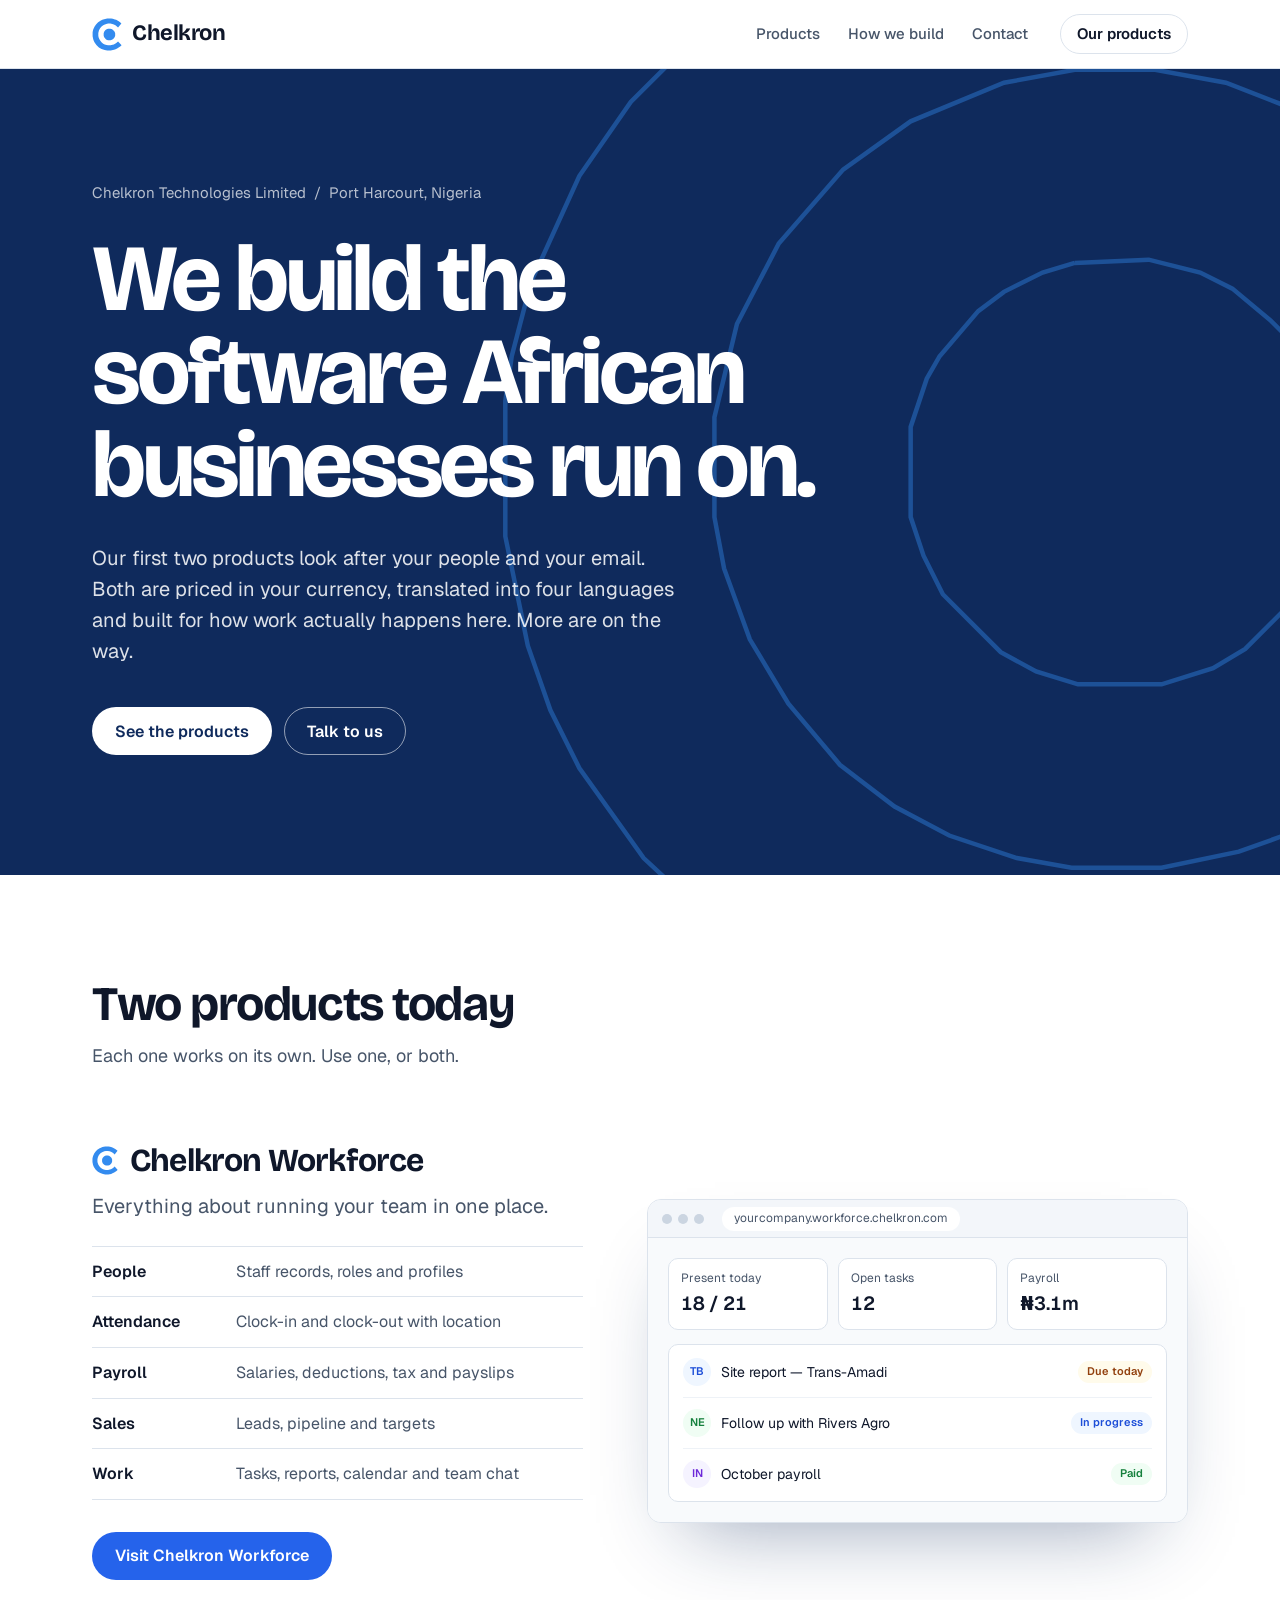
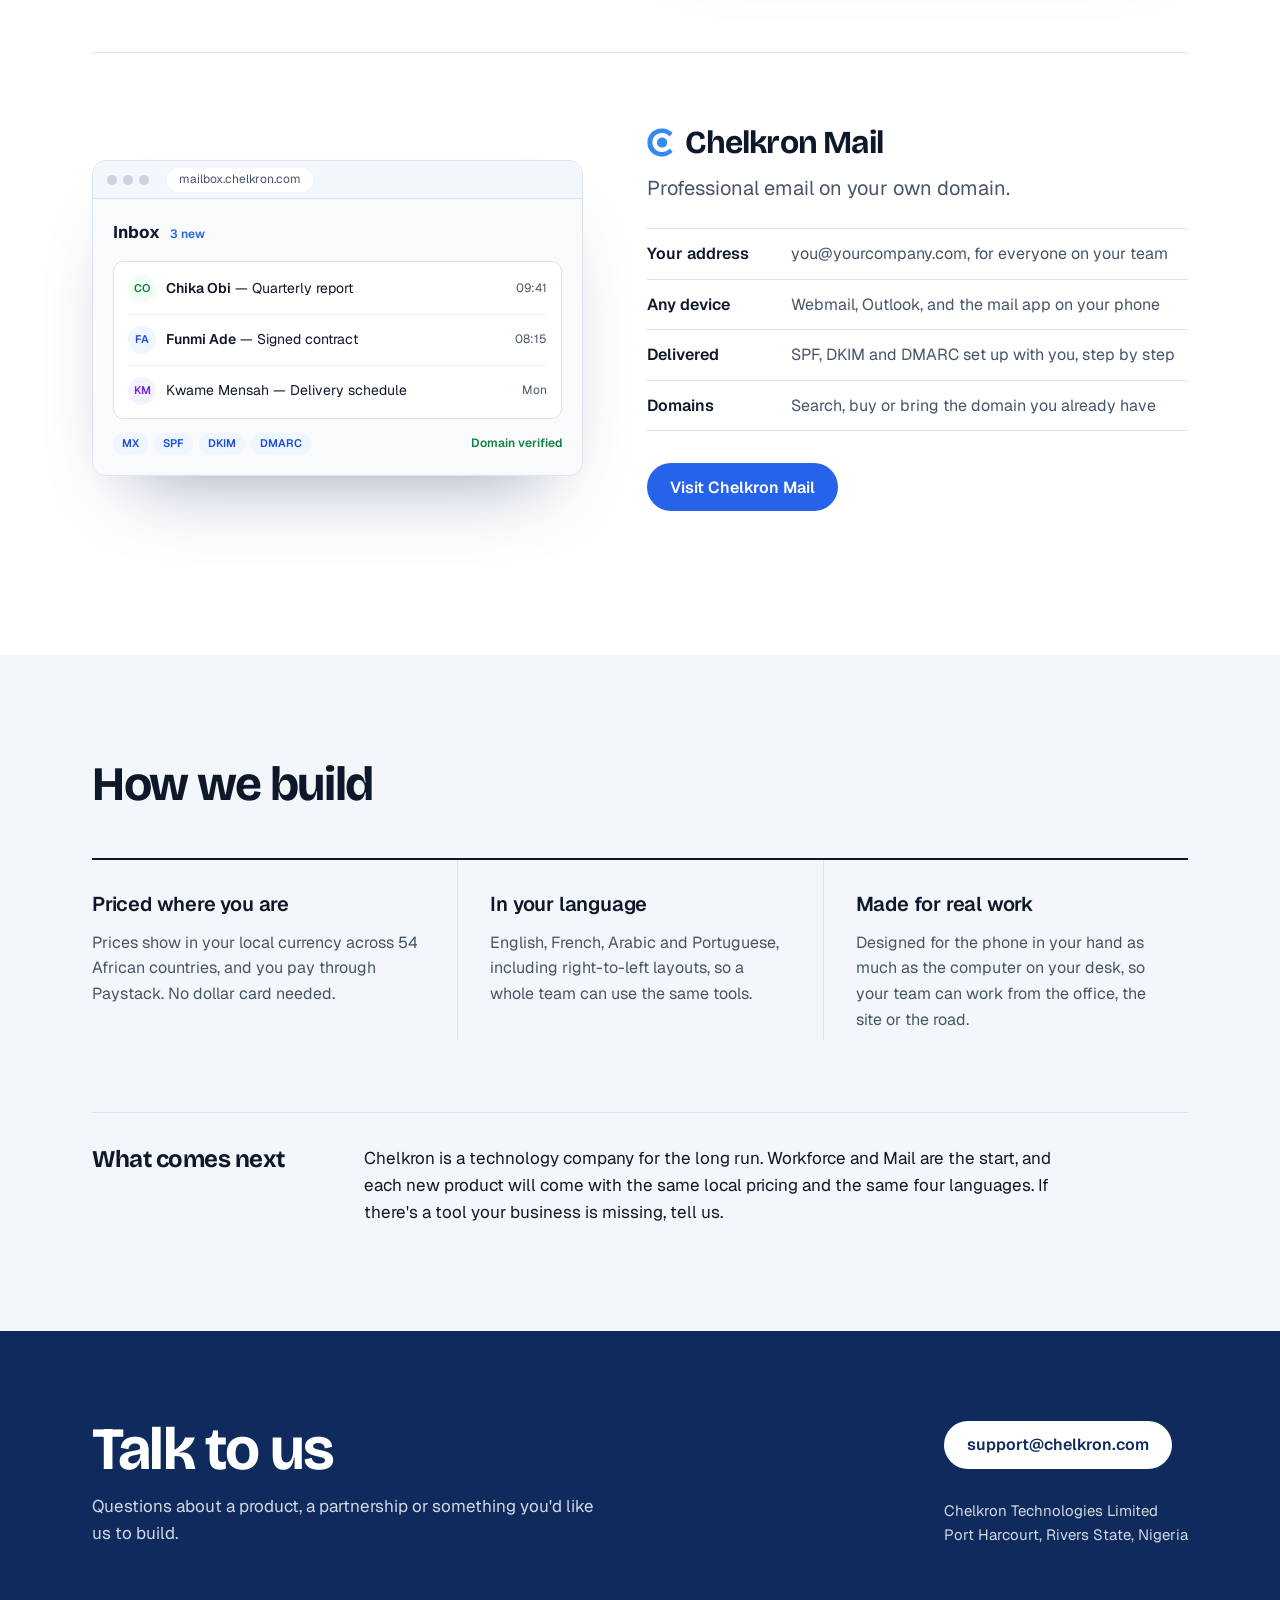
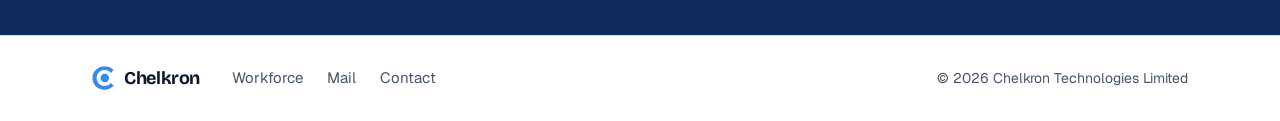
==== index.html @ 0074a80c "chelkron.com home page: company intro, Workforce and Mail, how we build, contact Co-Authored-By: Cla" ====
<!DOCTYPE html>
<html lang="en">
<head>
<meta charset="UTF-8">
<meta name="viewport" content="width=device-width, initial-scale=1.0">
<title>Chelkron Technologies — software for African businesses</title>
<meta name="description" content="Chelkron Technologies builds software that African businesses run on. Chelkron Workforce runs your team; Chelkron Mail gives you email on your own domain.">
<meta property="og:title" content="Chelkron Technologies">
<meta property="og:description" content="We build the software African businesses run on — starting with Chelkron Workforce and Chelkron Mail.">
<meta property="og:type" content="website">
<meta property="og:url" content="https://chelkron.com/">
<meta name="theme-color" content="#0F2A5C">
<link rel="icon" type="image/png" href="/assets/favicon.png">
<link rel="icon" type="image/svg+xml" href="/assets/logo.svg">
<link rel="preconnect" href="https://fonts.googleapis.com"><link rel="preconnect" href="https://fonts.gstatic.com" crossorigin>
<link href="https://fonts.googleapis.com/css2?family=Bricolage+Grotesque:opsz,wght@12..96,500;12..96,700&family=Geist:wght@400;500;600&display=swap" rel="stylesheet">
<link rel="stylesheet" href="/assets/site.css?v=1">
</head>
<body>

<header class="top">
    <div class="wrap top-in">
        <a class="brand" href="/" aria-label="Chelkron Technologies home">
            <img src="/assets/logo.svg" alt="" width="30" height="33">
            <span>Chelkron</span>
        </a>
        <nav class="nav" aria-label="Main">
            <a href="#products">Products</a>
            <a href="#approach">How we build</a>
            <a href="#contact">Contact</a>
        </nav>
        <a class="btn btn-ghost top-cta" href="#products">Our products</a>
    </div>
</header>

<main>
<section class="hero">
    <svg class="arc" viewBox="80 62 340 376" aria-hidden="true">
        <path d="M263 185 253 188 241 194 233 200 221 214 217 221 212 236 212 264 216 276 222 288 240 306 251 312 264 316 290 316 306 311 316 305 329 292 338 278 343 264 343 237 339 224 331 210 324 203 312 193 302 188 286 184ZM252 68 217 75 197 82 180 90 149 111 125 135 109 158 94 191 88 214 86 228 86 270 93 304 100 324 109 342 129 370 158 397 188 415 224 428 253 433 292 433 330 425 348 418 370 407 400 387 414 374 414 371 376 330 356 347 328 363 314 368 290 373 262 373 245 370 224 363 207 354 190 341 174 322 162 302 154 280 151 264 151 233 158 204 171 179 191 156 212 141 241 129 263 125 288 125 310 129 328 136 346 145 360 155 376 171 414 124 402 113 384 99 354 83 340 78 316 71 296 68Z"/>
    </svg>
    <div class="wrap hero-in">
        <p class="place">Chelkron Technologies Limited &nbsp;/&nbsp; Port Harcourt, Nigeria</p>
        <h1>We build the software African businesses run on.</h1>
        <p class="lead">Our first two products look after your people and your email. Both are priced in your currency, translated into four languages and built for how work actually happens here. More are on the way.</p>
        <div class="hero-cta">
            <a class="btn btn-light" href="#products">See the products</a>
            <a class="btn btn-line" href="#contact">Talk to us</a>
        </div>
    </div>
</section>

<section class="products" id="products" aria-labelledby="products-h">
    <div class="wrap">
        <h2 id="products-h" class="sec-h">Two products today</h2>
        <p class="sec-p">Each one works on its own. Use one, or both.</p>

        <article class="prod">
            <div class="prod-copy">
                <h3><img src="/assets/logo.svg" alt="" width="26" height="29">Chelkron Workforce</h3>
                <p class="prod-lead">Everything about running your team in one place.</p>
                <ul class="feat">
                    <li><b>People</b>Staff records, roles and profiles</li>
                    <li><b>Attendance</b>Clock-in and clock-out with location</li>
                    <li><b>Payroll</b>Salaries, deductions, tax and payslips</li>
                    <li><b>Sales</b>Leads, pipeline and targets</li>
                    <li><b>Work</b>Tasks, reports, calendar and team chat</li>
                </ul>
                <a class="btn btn-blue" href="https://workforce.chelkron.com/">Visit Chelkron Workforce</a>
            </div>
            <div class="shot" aria-hidden="true">
                <div class="shot-bar"><i></i><i></i><i></i><span>yourcompany.workforce.chelkron.com</span></div>
                <div class="shot-body">
                    <div class="kpis">
                        <div><small>Present today</small><b>18 / 21</b></div>
                        <div><small>Open tasks</small><b>12</b></div>
                        <div><small>Payroll</small><b>&#8358;3.1m</b></div>
                    </div>
                    <div class="rows">
                        <div class="row"><span class="av a1">TB</span><span class="t">Site report — Trans-Amadi</span><span class="tag t-due">Due today</span></div>
                        <div class="row"><span class="av a2">NE</span><span class="t">Follow up with Rivers Agro</span><span class="tag t-open">In progress</span></div>
                        <div class="row"><span class="av a3">IN</span><span class="t">October payroll</span><span class="tag t-done">Paid</span></div>
                    </div>
                </div>
            </div>
        </article>

        <article class="prod prod-alt">
            <div class="prod-copy">
                <h3><img src="/assets/logo.svg" alt="" width="26" height="29">Chelkron Mail</h3>
                <p class="prod-lead">Professional email on your own domain.</p>
                <ul class="feat">
                    <li><b>Your address</b>you@yourcompany.com, for everyone on your team</li>
                    <li><b>Any device</b>Webmail, Outlook, and the mail app on your phone</li>
                    <li><b>Delivered</b>SPF, DKIM and DMARC set up with you, step by step</li>
                    <li><b>Domains</b>Search, buy or bring the domain you already have</li>
                </ul>
                <a class="btn btn-blue" href="https://mail.chelkron.com/">Visit Chelkron Mail</a>
            </div>
            <div class="shot" aria-hidden="true">
                <div class="shot-bar"><i></i><i></i><i></i><span>mailbox.chelkron.com</span></div>
                <div class="shot-body">
                    <div class="mail-head"><b>Inbox</b><span>3 new</span></div>
                    <div class="rows">
                        <div class="row"><span class="av a2">CO</span><span class="t"><b>Chika Obi</b> — Quarterly report</span><span class="time">09:41</span></div>
                        <div class="row"><span class="av a1">FA</span><span class="t"><b>Funmi Ade</b> — Signed contract</span><span class="time">08:15</span></div>
                        <div class="row"><span class="av a3">KM</span><span class="t">Kwame Mensah — Delivery schedule</span><span class="time">Mon</span></div>
                    </div>
                    <div class="dns"><span>MX</span><span>SPF</span><span>DKIM</span><span>DMARC</span><em>Domain verified</em></div>
                </div>
            </div>
        </article>
    </div>
</section>

<section class="approach" id="approach" aria-labelledby="approach-h">
    <div class="wrap">
        <h2 id="approach-h" class="sec-h">How we build</h2>
        <div class="principles">
            <div>
                <h3>Priced where you are</h3>
                <p>Prices show in your local currency across 54 African countries, and you pay through Paystack. No dollar card needed.</p>
            </div>
            <div>
                <h3>In your language</h3>
                <p>English, French, Arabic and Portuguese, including right-to-left layouts, so a whole team can use the same tools.</p>
            </div>
            <div>
                <h3>Made for real work</h3>
                <p>Designed for the phone in your hand as much as the computer on your desk, so your team can work from the office, the site or the road.</p>
            </div>
        </div>
        <div class="next">
            <p class="next-h">What comes next</p>
            <p>Chelkron is a technology company for the long run. Workforce and Mail are the start, and each new product will come with the same local pricing and the same four languages. If there's a tool your business is missing, tell us.</p>
        </div>
    </div>
</section>

<section class="contact" id="contact" aria-labelledby="contact-h">
    <div class="wrap contact-in">
        <div>
            <h2 id="contact-h">Talk to us</h2>
            <p>Questions about a product, a partnership or something you'd like us to build.</p>
        </div>
        <div class="contact-list">
            <a class="btn btn-light" href="mailto:support@chelkron.com">support@chelkron.com</a>
            <p>Chelkron Technologies Limited<br>Port Harcourt, Rivers State, Nigeria</p>
        </div>
    </div>
</section>
</main>

<footer class="foot">
    <div class="wrap foot-in">
        <a class="brand brand-sm" href="/"><img src="/assets/logo.svg" alt="" width="22" height="24"><span>Chelkron</span></a>
        <nav aria-label="Products">
            <a href="https://workforce.chelkron.com/">Workforce</a>
            <a href="https://mail.chelkron.com/">Mail</a>
            <a href="mailto:support@chelkron.com">Contact</a>
        </nav>
        <p>&copy; <span id="yr">2026</span> Chelkron Technologies Limited</p>
    </div>
</footer>
<script>document.getElementById('yr').textContent = new Date().getFullYear();</script>
</body>
</html>
---- assets/site.css ----
/* chelkron.com — company home page */
:root{
  --navy:#0F2A5C;     /* hero and contact ground */
  --blue:#2563EB;     /* product accent, buttons */
  --sky:#338BEF;      /* the logo blue */
  --ink:#0F172A;      /* text */
  --slate:#475569;    /* secondary text */
  --mist:#F3F6FA;     /* quiet section ground */
  --line:#DCE3EC;
}
*,*::before,*::after{box-sizing:border-box}
html{scroll-behavior:smooth;scroll-padding-top:72px}
@media (prefers-reduced-motion:reduce){html{scroll-behavior:auto}}
body{margin:0;background:#FFFFFF;color:var(--ink);font-family:'Geist',ui-sans-serif,system-ui,-apple-system,'Segoe UI',sans-serif;font-size:17px;line-height:1.6;-webkit-font-smoothing:antialiased}
a{color:var(--blue)}
img{display:block}
:focus-visible{outline:3px solid var(--sky);outline-offset:3px;border-radius:4px}
.wrap{max-width:1160px;margin:0 auto;padding:0 32px}

.btn{display:inline-flex;align-items:center;justify-content:center;height:48px;padding:0 22px;border-radius:999px;font:inherit;font-size:16px;font-weight:600;text-decoration:none;white-space:nowrap;border:1.5px solid transparent;transition:background .15s,color .15s,border-color .15s}
.btn-light{background:#FFFFFF;color:var(--navy)}
.btn-light:hover{background:#E8F0FD}
.btn-line{border-color:rgba(255,255,255,.55);color:#FFFFFF}
.btn-line:hover{border-color:#FFFFFF;background:rgba(255,255,255,.08)}
.btn-blue{background:var(--blue);color:#FFFFFF}
.btn-blue:hover{background:#1D4ED8}
.btn-ghost{height:40px;padding:0 16px;font-size:15px;border-color:var(--line);color:var(--ink)}
.btn-ghost:hover{border-color:var(--ink)}

/* Header */
.top{position:sticky;top:0;z-index:10;background:rgba(255,255,255,.94);backdrop-filter:blur(8px);-webkit-backdrop-filter:blur(8px);border-bottom:1px solid var(--line)}
.top-in{display:flex;align-items:center;gap:32px;height:68px}
.brand{display:flex;align-items:center;gap:10px;color:var(--ink);text-decoration:none;font-family:'Bricolage Grotesque','Geist',sans-serif;font-weight:700;font-size:22px;letter-spacing:-.02em}
.brand-sm{font-size:18px}
.nav{display:flex;gap:28px;margin-inline-start:auto}
.nav a{color:var(--slate);text-decoration:none;font-size:15px;font-weight:500}
.nav a:hover{color:var(--ink)}

/* Hero: the logo's own arc, drawn huge, is the one bold move on the page */
.hero{position:relative;overflow:hidden;background:var(--navy);color:#FFFFFF;padding:112px 0 120px}
.arc{position:absolute;right:-300px;top:50%;transform:translateY(-50%);height:150%;width:auto;fill:none;stroke:var(--sky);stroke-width:1.4;opacity:.4;pointer-events:none}
.hero-in{position:relative}
.place{margin:0 0 28px;font-size:15px;color:rgba(255,255,255,.7)}
.hero h1{margin:0;max-width:880px;font-family:'Bricolage Grotesque','Geist',sans-serif;font-weight:700;font-size:clamp(44px,7.4vw,96px);line-height:.98;letter-spacing:-.035em;text-wrap:balance}
.lead{margin:32px 0 0;max-width:590px;font-size:20px;line-height:1.55;color:rgba(255,255,255,.86)}
.hero-cta{display:flex;flex-wrap:wrap;gap:12px;margin-top:40px}
@media (prefers-reduced-motion:no-preference){
  .arc{animation:draw 2.4s ease-out both;stroke-dasharray:3200;stroke-dashoffset:3200}
  @keyframes draw{to{stroke-dashoffset:0}}
}

/* Section headings */
.sec-h{margin:0;font-family:'Bricolage Grotesque','Geist',sans-serif;font-weight:700;font-size:clamp(32px,4.2vw,48px);line-height:1.05;letter-spacing:-.03em}
.sec-p{margin:12px 0 0;color:var(--slate);font-size:18px}

/* Products */
.products{padding:104px 0 72px}
.prod{display:grid;grid-template-columns:minmax(0,1fr) minmax(0,1.1fr);gap:64px;align-items:center;padding:72px 0;border-bottom:1px solid var(--line)}
.prod:last-child{border-bottom:0}
.prod-alt .prod-copy{order:2}
.prod h3{display:flex;align-items:center;gap:12px;margin:0;font-family:'Bricolage Grotesque','Geist',sans-serif;font-weight:700;font-size:32px;letter-spacing:-.025em;line-height:1.1}
.prod-lead{margin:12px 0 24px;font-size:20px;color:var(--slate)}
.feat{margin:0 0 32px;padding:0;list-style:none;border-top:1px solid var(--line)}
.feat li{display:grid;grid-template-columns:128px minmax(0,1fr);gap:16px;padding:12px 0;border-bottom:1px solid var(--line);font-size:16px;color:var(--slate)}
.feat b{color:var(--ink);font-weight:600}

/* Product screenshots (drawn, not images) */
.shot{border-radius:14px;background:#FFFFFF;border:1px solid var(--line);box-shadow:0 40px 80px -40px rgba(15,42,92,.45);overflow:hidden;font-size:14px}
.shot-bar{display:flex;align-items:center;gap:6px;height:38px;padding:0 14px;background:var(--mist);border-bottom:1px solid var(--line)}
.shot-bar i{width:10px;height:10px;border-radius:50%;background:#CBD5E1}
.shot-bar span{margin-inline-start:12px;padding:2px 12px;border-radius:999px;background:#FFFFFF;color:var(--slate);font-size:12px;white-space:nowrap;overflow:hidden;text-overflow:ellipsis}
.shot-body{padding:20px;display:flex;flex-direction:column;gap:14px;background:#F8FAFC}
.kpis{display:grid;grid-template-columns:repeat(3,minmax(0,1fr));gap:10px}
.kpis div{background:#FFFFFF;border:1px solid var(--line);border-radius:10px;padding:10px 12px;display:flex;flex-direction:column}
.kpis small{color:var(--slate);font-size:12px;white-space:nowrap;overflow:hidden;text-overflow:ellipsis}
.kpis b{font-size:19px;font-weight:600;font-variant-numeric:tabular-nums}
.rows{background:#FFFFFF;border:1px solid var(--line);border-radius:10px;padding:2px 14px}
.row{display:flex;align-items:center;gap:10px;padding:11px 0;border-top:1px solid #EEF2F7}
.row:first-child{border-top:0}
.av{flex:none;width:28px;height:28px;border-radius:50%;display:flex;align-items:center;justify-content:center;font-size:11px;font-weight:600}
.a1{background:#EFF6FF;color:#1D4ED8}.a2{background:#F0FDF4;color:#15803D}.a3{background:#F5F3FF;color:#6D28D9}
.row .t{flex:1 1 auto;min-width:0;white-space:nowrap;overflow:hidden;text-overflow:ellipsis}
.row .t b{font-weight:600}
.tag{flex:none;height:22px;padding:0 9px;border-radius:999px;font-size:11px;font-weight:600;display:inline-flex;align-items:center}
.t-due{background:#FFFBEB;color:#92400E}.t-open{background:#EFF6FF;color:#1D4ED8}.t-done{background:#F0FDF4;color:#15803D}
.time{flex:none;color:var(--slate);font-size:12px}
.mail-head{display:flex;align-items:baseline;gap:10px}
.mail-head b{font-size:17px}
.mail-head span{font-size:12px;color:var(--blue);font-weight:600}
.dns{display:flex;flex-wrap:wrap;align-items:center;gap:6px}
.dns span{height:22px;padding:0 9px;border-radius:999px;background:#EFF6FF;color:#1D4ED8;font-size:11px;font-weight:600;display:inline-flex;align-items:center}
.dns em{font-style:normal;margin-inline-start:auto;font-size:12px;color:#15803D;font-weight:600}

/* How we build */
.approach{background:var(--mist);padding:104px 0}
.principles{display:grid;grid-template-columns:repeat(3,minmax(0,1fr));margin-top:48px;border-top:2px solid var(--ink)}
.principles>div{padding:28px 32px 8px 0}
.principles>div+div{padding-left:32px;border-left:1px solid var(--line)}
.principles h3{margin:0 0 10px;font-size:20px;font-weight:600;letter-spacing:-.01em}
.principles p{margin:0;color:var(--slate);font-size:16px}
.next{display:grid;grid-template-columns:240px minmax(0,1fr);gap:32px;margin-top:72px;padding-top:32px;border-top:1px solid var(--line)}
.next p{margin:0;max-width:64ch}
.next-h{font-family:'Bricolage Grotesque','Geist',sans-serif;font-weight:700;font-size:24px;letter-spacing:-.02em;line-height:1.2}

/* Contact */
.contact{background:var(--navy);color:#FFFFFF;padding:88px 0}
.contact-in{display:flex;flex-wrap:wrap;align-items:flex-end;justify-content:space-between;gap:32px}
.contact h2{margin:0;font-family:'Bricolage Grotesque','Geist',sans-serif;font-weight:700;font-size:clamp(36px,5vw,60px);letter-spacing:-.03em;line-height:1}
.contact-in>div>p{margin:14px 0 0;color:rgba(255,255,255,.82);max-width:46ch}
.contact-list{display:flex;flex-direction:column;align-items:flex-start;gap:16px}
.contact-list p{margin:0;font-size:15px;color:rgba(255,255,255,.75)}

/* Footer */
.foot{padding:28px 0;border-top:1px solid var(--line)}
.foot-in{display:flex;flex-wrap:wrap;align-items:center;gap:16px 32px}
.foot nav{display:flex;gap:24px}
.foot nav a{color:var(--slate);text-decoration:none;font-size:15px}
.foot nav a:hover{color:var(--ink)}
.foot p{margin:0 0 0 auto;font-size:14px;color:var(--slate)}

@media (max-width:960px){
  .prod{grid-template-columns:minmax(0,1fr);gap:40px;padding:56px 0}
  .prod-alt .prod-copy{order:0}
  .principles{grid-template-columns:minmax(0,1fr)}
  .principles>div,.principles>div+div{padding:24px 0;border-left:0}
  .principles>div+div{border-top:1px solid var(--line)}
  .next{grid-template-columns:minmax(0,1fr);gap:12px}
}
@media (max-width:640px){
  body{font-size:16px}
  .wrap{padding:0 20px}
  .nav{display:none}
  .top-cta{margin-inline-start:auto}
  .hero{padding:72px 0 80px}
  .arc{right:-430px;height:115%;opacity:.28}
  .lead{font-size:18px}
  .hero-cta .btn{flex:1 1 100%}
  .products{padding:72px 0 32px}
  .feat li{grid-template-columns:minmax(0,1fr);gap:2px}
  .kpis{grid-template-columns:repeat(2,minmax(0,1fr))}
  .kpis div:last-child{display:none}
  .approach{padding:72px 0}
  .contact{padding:64px 0}
  .contact-list,.contact-list .btn{width:100%}
  .foot p{margin:0}
}
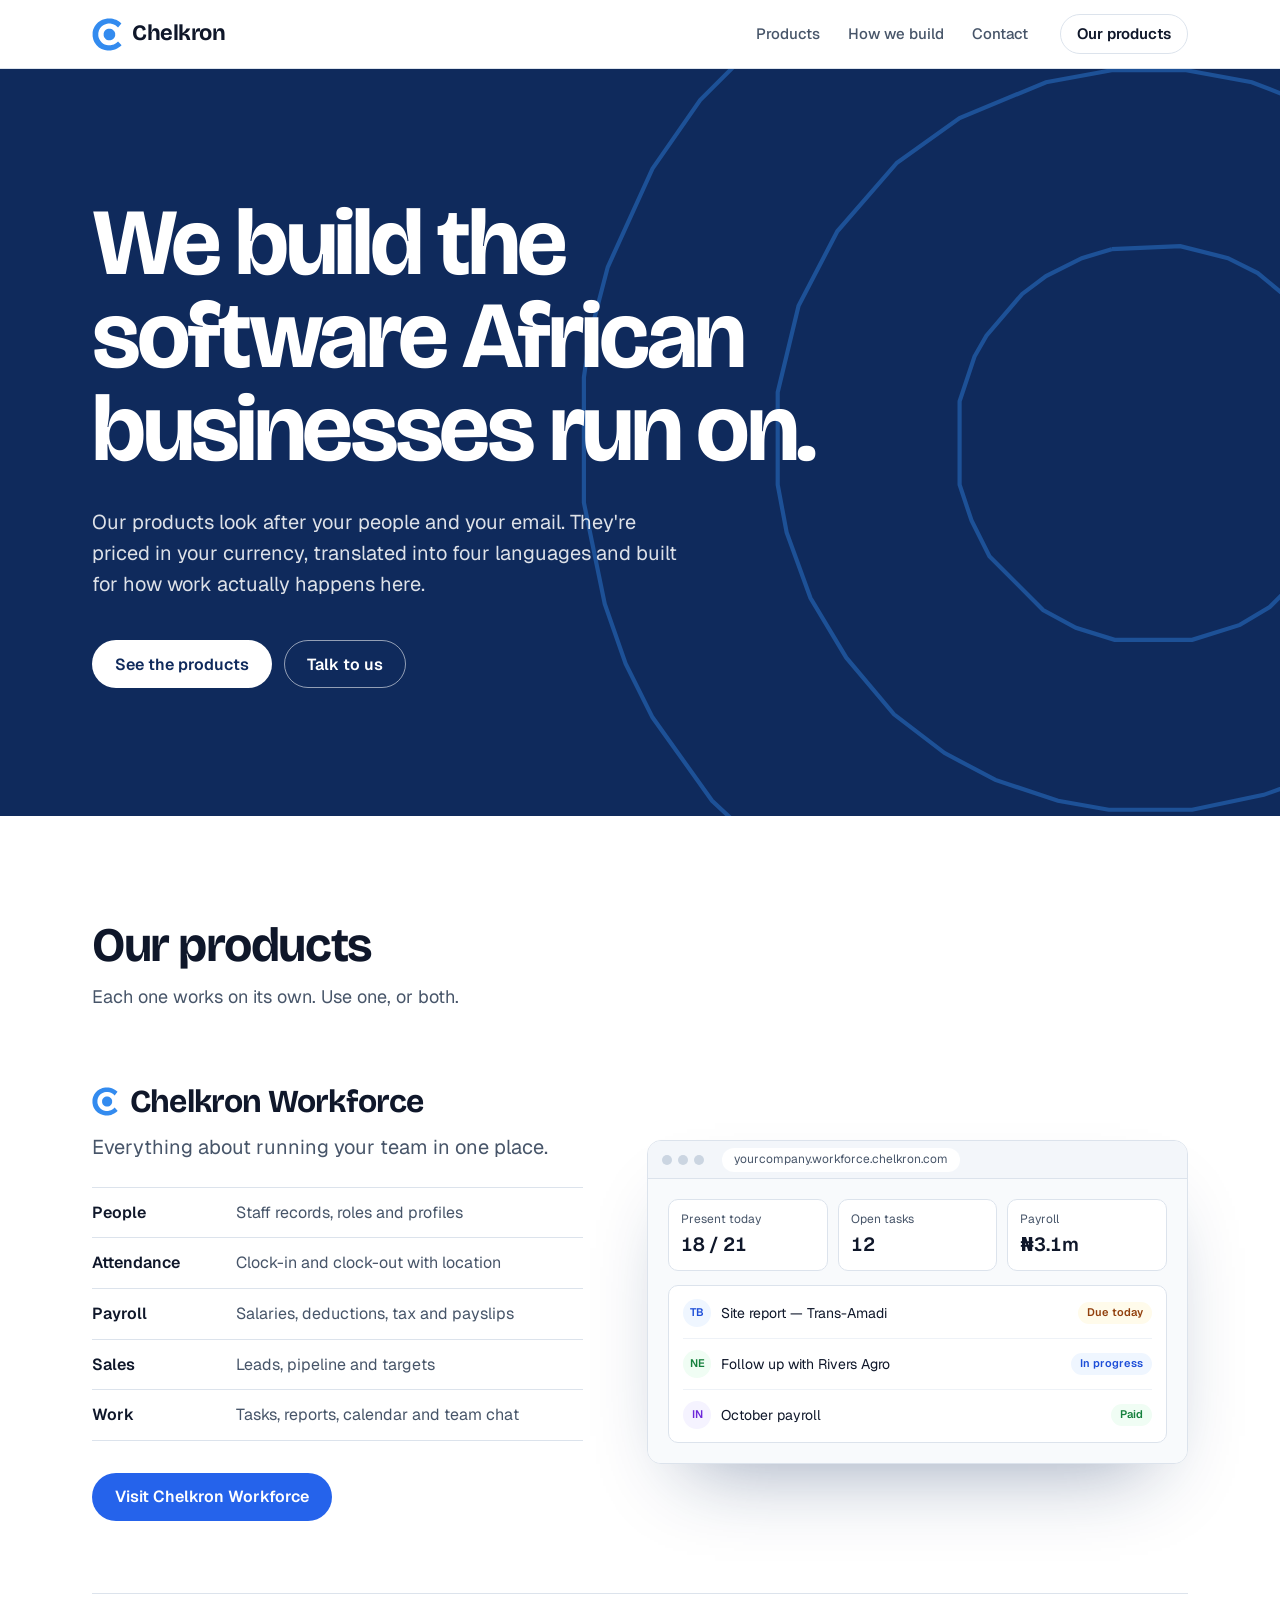
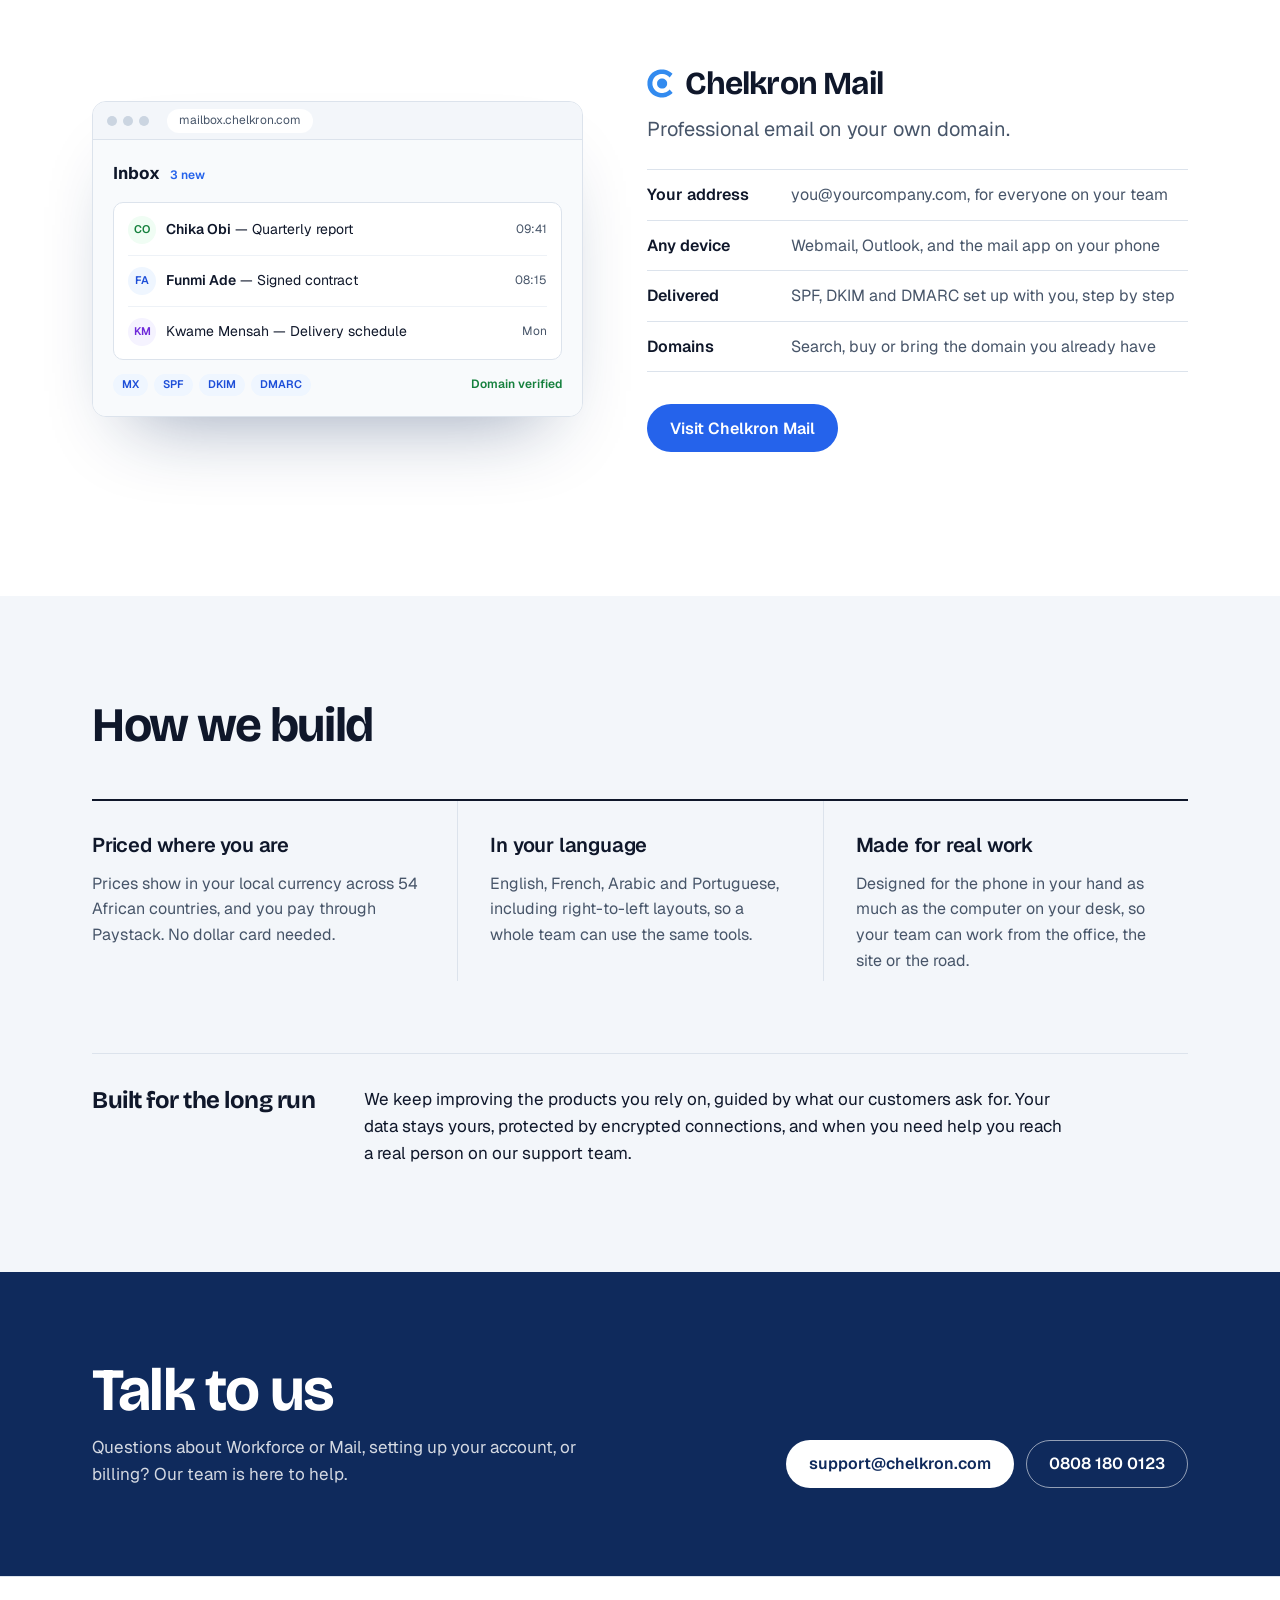
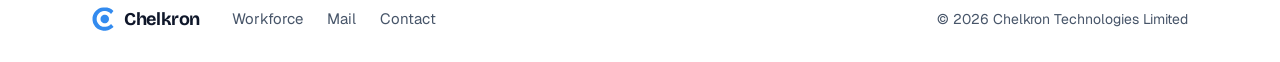
==== commit c6847945: "Home page: phone menu, tighter wording, phone number - Phone and tablet menu: full-screen panel that" ====
--- a/index.html
+++ b/index.html
@@ -6,7 +6,7 @@
 <title>Chelkron Technologies — software for African businesses</title>
 <meta name="description" content="Chelkron Technologies builds software that African businesses run on. Chelkron Workforce runs your team; Chelkron Mail gives you email on your own domain.">
 <meta property="og:title" content="Chelkron Technologies">
-<meta property="og:description" content="We build the software African businesses run on — starting with Chelkron Workforce and Chelkron Mail.">
+<meta property="og:description" content="We build the software African businesses run on: Chelkron Workforce for your team, Chelkron Mail for email on your own domain.">
 <meta property="og:type" content="website">
 <meta property="og:url" content="https://chelkron.com/">
 <meta name="theme-color" content="#0F2A5C">
@@ -14,7 +14,7 @@
 <link rel="icon" type="image/svg+xml" href="/assets/logo.svg">
 <link rel="preconnect" href="https://fonts.googleapis.com"><link rel="preconnect" href="https://fonts.gstatic.com" crossorigin>
 <link href="https://fonts.googleapis.com/css2?family=Bricolage+Grotesque:opsz,wght@12..96,500;12..96,700&family=Geist:wght@400;500;600&display=swap" rel="stylesheet">
-<link rel="stylesheet" href="/assets/site.css?v=1">
+<link rel="stylesheet" href="/assets/site.css?v=2">
 </head>
 <body>
 
@@ -30,8 +30,29 @@
             <a href="#contact">Contact</a>
         </nav>
         <a class="btn btn-ghost top-cta" href="#products">Our products</a>
+        <button type="button" class="menu-btn" aria-label="Open menu" aria-expanded="false" aria-controls="menu" onclick="menu(true)">
+            <svg width="22" height="22" viewBox="0 0 24 24" fill="none" stroke="currentColor" stroke-width="2" stroke-linecap="round" aria-hidden="true"><path d="M4 7h16M4 12h16M4 17h16"/></svg>
+        </button>
     </div>
 </header>
+
+<div class="menu" id="menu" role="dialog" aria-modal="true" aria-label="Menu" hidden>
+    <div class="wrap menu-top">
+        <a class="brand" href="/" onclick="menu(false)"><img src="/assets/logo.svg" alt="" width="30" height="33"><span>Chelkron</span></a>
+        <button type="button" class="menu-x" aria-label="Close menu" onclick="menu(false)">
+            <svg width="22" height="22" viewBox="0 0 24 24" fill="none" stroke="currentColor" stroke-width="2" stroke-linecap="round" aria-hidden="true"><path d="M6 6l12 12M18 6L6 18"/></svg>
+        </button>
+    </div>
+    <nav class="wrap menu-links" aria-label="Menu">
+        <a href="#products" onclick="menu(false)">Products</a>
+        <a href="#approach" onclick="menu(false)">How we build</a>
+        <a href="#contact" onclick="menu(false)">Contact</a>
+    </nav>
+    <div class="wrap menu-foot">
+        <a class="btn btn-blue" href="https://workforce.chelkron.com/">Chelkron Workforce</a>
+        <a class="btn btn-ghost" href="https://mail.chelkron.com/">Chelkron Mail</a>
+    </div>
+</div>
 
 <main>
 <section class="hero">
@@ -39,9 +60,8 @@
         <path d="M263 185 253 188 241 194 233 200 221 214 217 221 212 236 212 264 216 276 222 288 240 306 251 312 264 316 290 316 306 311 316 305 329 292 338 278 343 264 343 237 339 224 331 210 324 203 312 193 302 188 286 184ZM252 68 217 75 197 82 180 90 149 111 125 135 109 158 94 191 88 214 86 228 86 270 93 304 100 324 109 342 129 370 158 397 188 415 224 428 253 433 292 433 330 425 348 418 370 407 400 387 414 374 414 371 376 330 356 347 328 363 314 368 290 373 262 373 245 370 224 363 207 354 190 341 174 322 162 302 154 280 151 264 151 233 158 204 171 179 191 156 212 141 241 129 263 125 288 125 310 129 328 136 346 145 360 155 376 171 414 124 402 113 384 99 354 83 340 78 316 71 296 68Z"/>
     </svg>
     <div class="wrap hero-in">
-        <p class="place">Chelkron Technologies Limited &nbsp;/&nbsp; Port Harcourt, Nigeria</p>
         <h1>We build the software African businesses run on.</h1>
-        <p class="lead">Our first two products look after your people and your email. Both are priced in your currency, translated into four languages and built for how work actually happens here. More are on the way.</p>
+        <p class="lead">Our products look after your people and your email. They're priced in your currency, translated into four languages and built for how work actually happens here.</p>
         <div class="hero-cta">
             <a class="btn btn-light" href="#products">See the products</a>
             <a class="btn btn-line" href="#contact">Talk to us</a>
@@ -51,7 +71,7 @@
 
 <section class="products" id="products" aria-labelledby="products-h">
     <div class="wrap">
-        <h2 id="products-h" class="sec-h">Two products today</h2>
+        <h2 id="products-h" class="sec-h">Our products</h2>
         <p class="sec-p">Each one works on its own. Use one, or both.</p>
 
         <article class="prod">
@@ -130,8 +150,8 @@
             </div>
         </div>
         <div class="next">
-            <p class="next-h">What comes next</p>
-            <p>Chelkron is a technology company for the long run. Workforce and Mail are the start, and each new product will come with the same local pricing and the same four languages. If there's a tool your business is missing, tell us.</p>
+            <p class="next-h">Built for the long run</p>
+            <p>We keep improving the products you rely on, guided by what our customers ask for. Your data stays yours, protected by encrypted connections, and when you need help you reach a real person on our support team.</p>
         </div>
     </div>
 </section>
@@ -140,11 +160,11 @@
     <div class="wrap contact-in">
         <div>
             <h2 id="contact-h">Talk to us</h2>
-            <p>Questions about a product, a partnership or something you'd like us to build.</p>
+            <p>Questions about Workforce or Mail, setting up your account, or billing? Our team is here to help.</p>
         </div>
         <div class="contact-list">
             <a class="btn btn-light" href="mailto:support@chelkron.com">support@chelkron.com</a>
-            <p>Chelkron Technologies Limited<br>Port Harcourt, Rivers State, Nigeria</p>
+            <a class="btn btn-line" href="tel:+2348081800123">0808 180 0123</a>
         </div>
     </div>
 </section>
@@ -161,6 +181,27 @@
         <p>&copy; <span id="yr">2026</span> Chelkron Technologies Limited</p>
     </div>
 </footer>
-<script>document.getElementById('yr').textContent = new Date().getFullYear();</script>
+<script>
+document.getElementById('yr').textContent = new Date().getFullYear();
+// Phone menu: opens full screen, closes with the X, Escape or by choosing a link.
+function menu(open) {
+    var m = document.getElementById('menu'), btn = document.querySelector('.menu-btn');
+    m.hidden = !open;
+    document.body.classList.toggle('menu-open', open);
+    btn.setAttribute('aria-expanded', open ? 'true' : 'false');
+    (open ? m.querySelector('.menu-x') : btn).focus({ preventScroll: true });
+}
+document.addEventListener('keydown', function(e) {
+    var m = document.getElementById('menu');
+    if (m.hidden) return;
+    if (e.key === 'Escape') { menu(false); return; }
+    if (e.key === 'Tab') {   // keep focus inside the open menu
+        var f = m.querySelectorAll('a, button'), first = f[0], last = f[f.length - 1];
+        if (e.shiftKey && document.activeElement === first) { e.preventDefault(); last.focus(); }
+        else if (!e.shiftKey && document.activeElement === last) { e.preventDefault(); first.focus(); }
+    }
+});
+window.addEventListener('resize', function() { if (window.innerWidth > 760 && !document.getElementById('menu').hidden) menu(false); });
+</script>
 </body>
 </html>
--- a/assets/site.css
+++ b/assets/site.css
@@ -35,12 +35,27 @@
 .nav{display:flex;gap:28px;margin-inline-start:auto}
 .nav a{color:var(--slate);text-decoration:none;font-size:15px;font-weight:500}
 .nav a:hover{color:var(--ink)}
+.menu-btn,.menu-x{width:44px;height:44px;flex:none;display:none;align-items:center;justify-content:center;border:1px solid var(--line);border-radius:12px;background:#FFFFFF;color:var(--ink);cursor:pointer}
+.menu-btn:hover,.menu-x:hover{border-color:var(--ink)}
+
+/* Phone menu: a solid full-screen panel with its own X */
+.menu{position:fixed;inset:0;z-index:30;background:#FFFFFF;display:flex;flex-direction:column;overflow-y:auto}
+.menu[hidden]{display:none}
+.menu>.wrap{width:100%}
+.menu-top{display:flex;align-items:center;justify-content:space-between;height:68px;flex:none;border-bottom:1px solid var(--line)}
+.menu-x{display:inline-flex}
+.menu-links{display:flex;flex-direction:column;padding-top:12px;padding-bottom:12px}
+.menu-links a{display:flex;align-items:center;min-height:64px;border-bottom:1px solid var(--line);color:var(--ink);text-decoration:none;font-family:'Bricolage Grotesque','Geist',sans-serif;font-weight:700;font-size:28px;letter-spacing:-.02em}
+.menu-links a:hover{color:var(--blue)}
+.menu-foot{margin-top:auto;display:flex;flex-direction:column;gap:12px;padding-top:24px;padding-bottom:32px}
+.menu-foot .btn{width:100%;height:52px}
+.menu-foot .btn-ghost{font-size:16px}
+body.menu-open{overflow:hidden}
 
 /* Hero: the logo's own arc, drawn huge, is the one bold move on the page */
-.hero{position:relative;overflow:hidden;background:var(--navy);color:#FFFFFF;padding:112px 0 120px}
+.hero{position:relative;overflow:hidden;background:var(--navy);color:#FFFFFF;padding:128px 0 128px}
 .arc{position:absolute;right:-300px;top:50%;transform:translateY(-50%);height:150%;width:auto;fill:none;stroke:var(--sky);stroke-width:1.4;opacity:.4;pointer-events:none}
 .hero-in{position:relative}
-.place{margin:0 0 28px;font-size:15px;color:rgba(255,255,255,.7)}
 .hero h1{margin:0;max-width:880px;font-family:'Bricolage Grotesque','Geist',sans-serif;font-weight:700;font-size:clamp(44px,7.4vw,96px);line-height:.98;letter-spacing:-.035em;text-wrap:balance}
 .lead{margin:32px 0 0;max-width:590px;font-size:20px;line-height:1.55;color:rgba(255,255,255,.86)}
 .hero-cta{display:flex;flex-wrap:wrap;gap:12px;margin-top:40px}
@@ -107,8 +122,7 @@
 .contact-in{display:flex;flex-wrap:wrap;align-items:flex-end;justify-content:space-between;gap:32px}
 .contact h2{margin:0;font-family:'Bricolage Grotesque','Geist',sans-serif;font-weight:700;font-size:clamp(36px,5vw,60px);letter-spacing:-.03em;line-height:1}
 .contact-in>div>p{margin:14px 0 0;color:rgba(255,255,255,.82);max-width:46ch}
-.contact-list{display:flex;flex-direction:column;align-items:flex-start;gap:16px}
-.contact-list p{margin:0;font-size:15px;color:rgba(255,255,255,.75)}
+.contact-list{display:flex;flex-wrap:wrap;align-items:center;gap:12px}
 
 /* Footer */
 .foot{padding:28px 0;border-top:1px solid var(--line)}
@@ -126,12 +140,20 @@
   .principles>div+div{border-top:1px solid var(--line)}
   .next{grid-template-columns:minmax(0,1fr);gap:12px}
 }
+@media (max-width:760px){
+  .nav{display:none}
+  .top-in{gap:12px}
+  .top-cta{margin-inline-start:auto}
+  .menu-btn{display:inline-flex}
+}
 @media (max-width:640px){
   body{font-size:16px}
   .wrap{padding:0 20px}
-  .nav{display:none}
-  .top-cta{margin-inline-start:auto}
-  .hero{padding:72px 0 80px}
+  .top-in{height:64px}
+  .top-cta{display:none}
+  .menu-btn{margin-inline-start:auto}
+  .menu-top{height:64px}
+  .hero{padding:80px 0 88px}
   .arc{right:-430px;height:115%;opacity:.28}
   .lead{font-size:18px}
   .hero-cta .btn{flex:1 1 100%}
@@ -141,6 +163,7 @@
   .kpis div:last-child{display:none}
   .approach{padding:72px 0}
   .contact{padding:64px 0}
-  .contact-list,.contact-list .btn{width:100%}
+  .contact-list{width:100%;flex-direction:column;align-items:stretch}
+  .contact-list .btn{width:100%}
   .foot p{margin:0}
 }
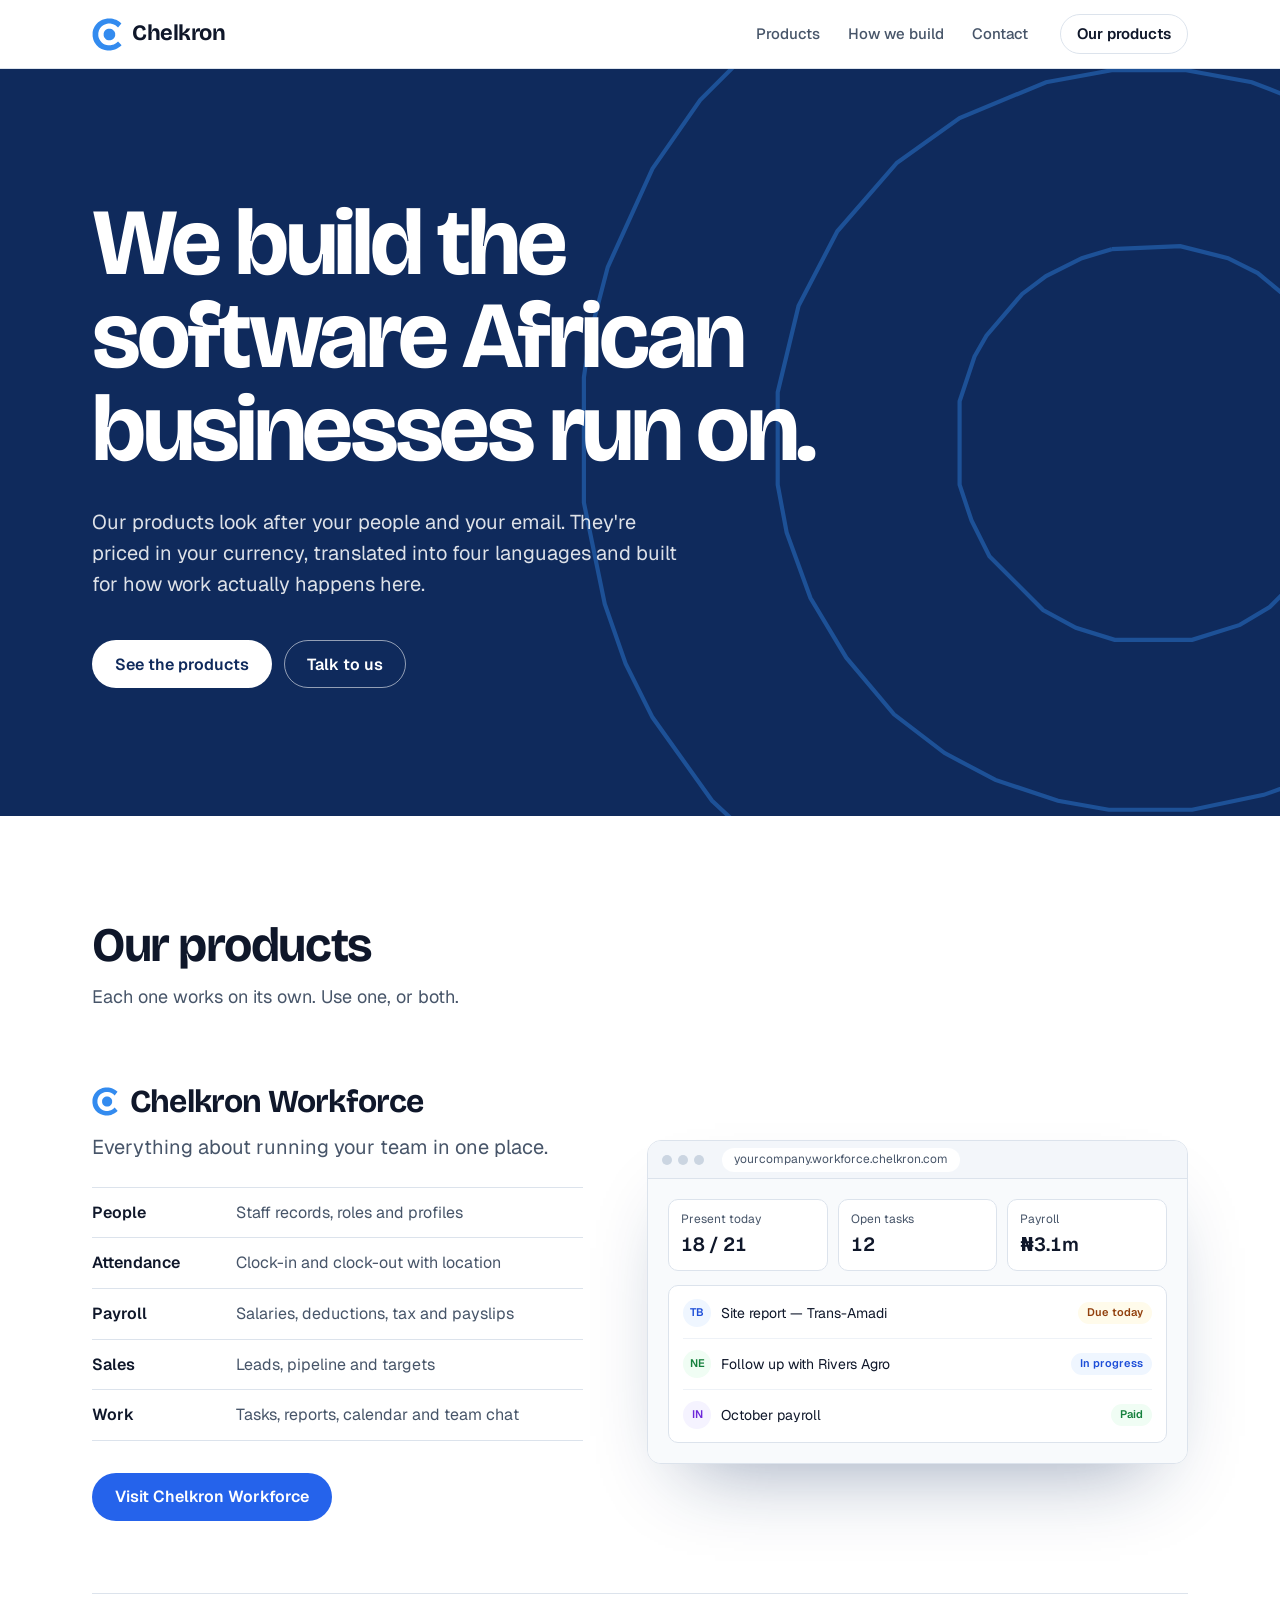
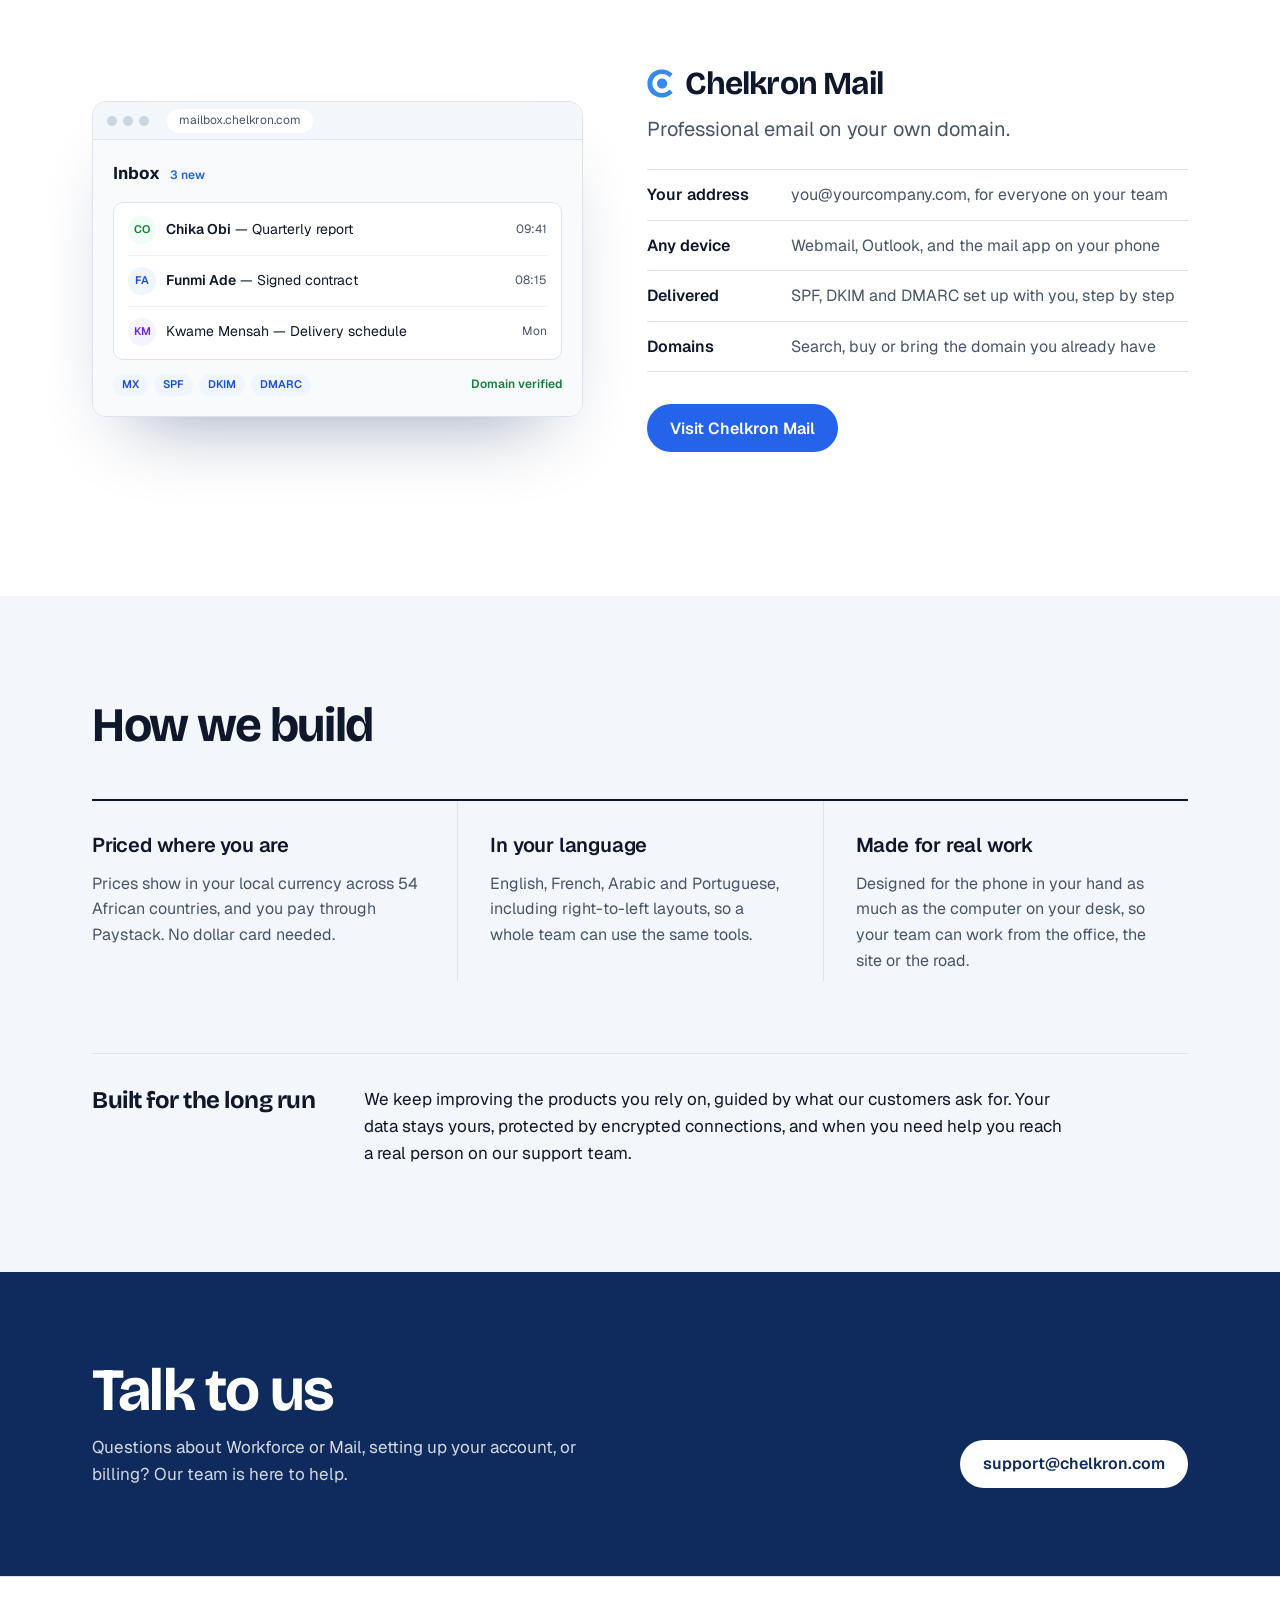
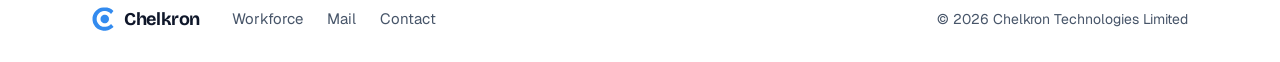
==== commit e3e8ccc0: "Contact: remove the phone number Co-Authored-By: Claude Opus 5.5 <noreply@anthropic.com> Claude-Sess" ====
--- a/index.html
+++ b/index.html
@@ -164,7 +164,6 @@
         </div>
         <div class="contact-list">
             <a class="btn btn-light" href="mailto:support@chelkron.com">support@chelkron.com</a>
-            <a class="btn btn-line" href="tel:+2348081800123">0808 180 0123</a>
         </div>
     </div>
 </section>
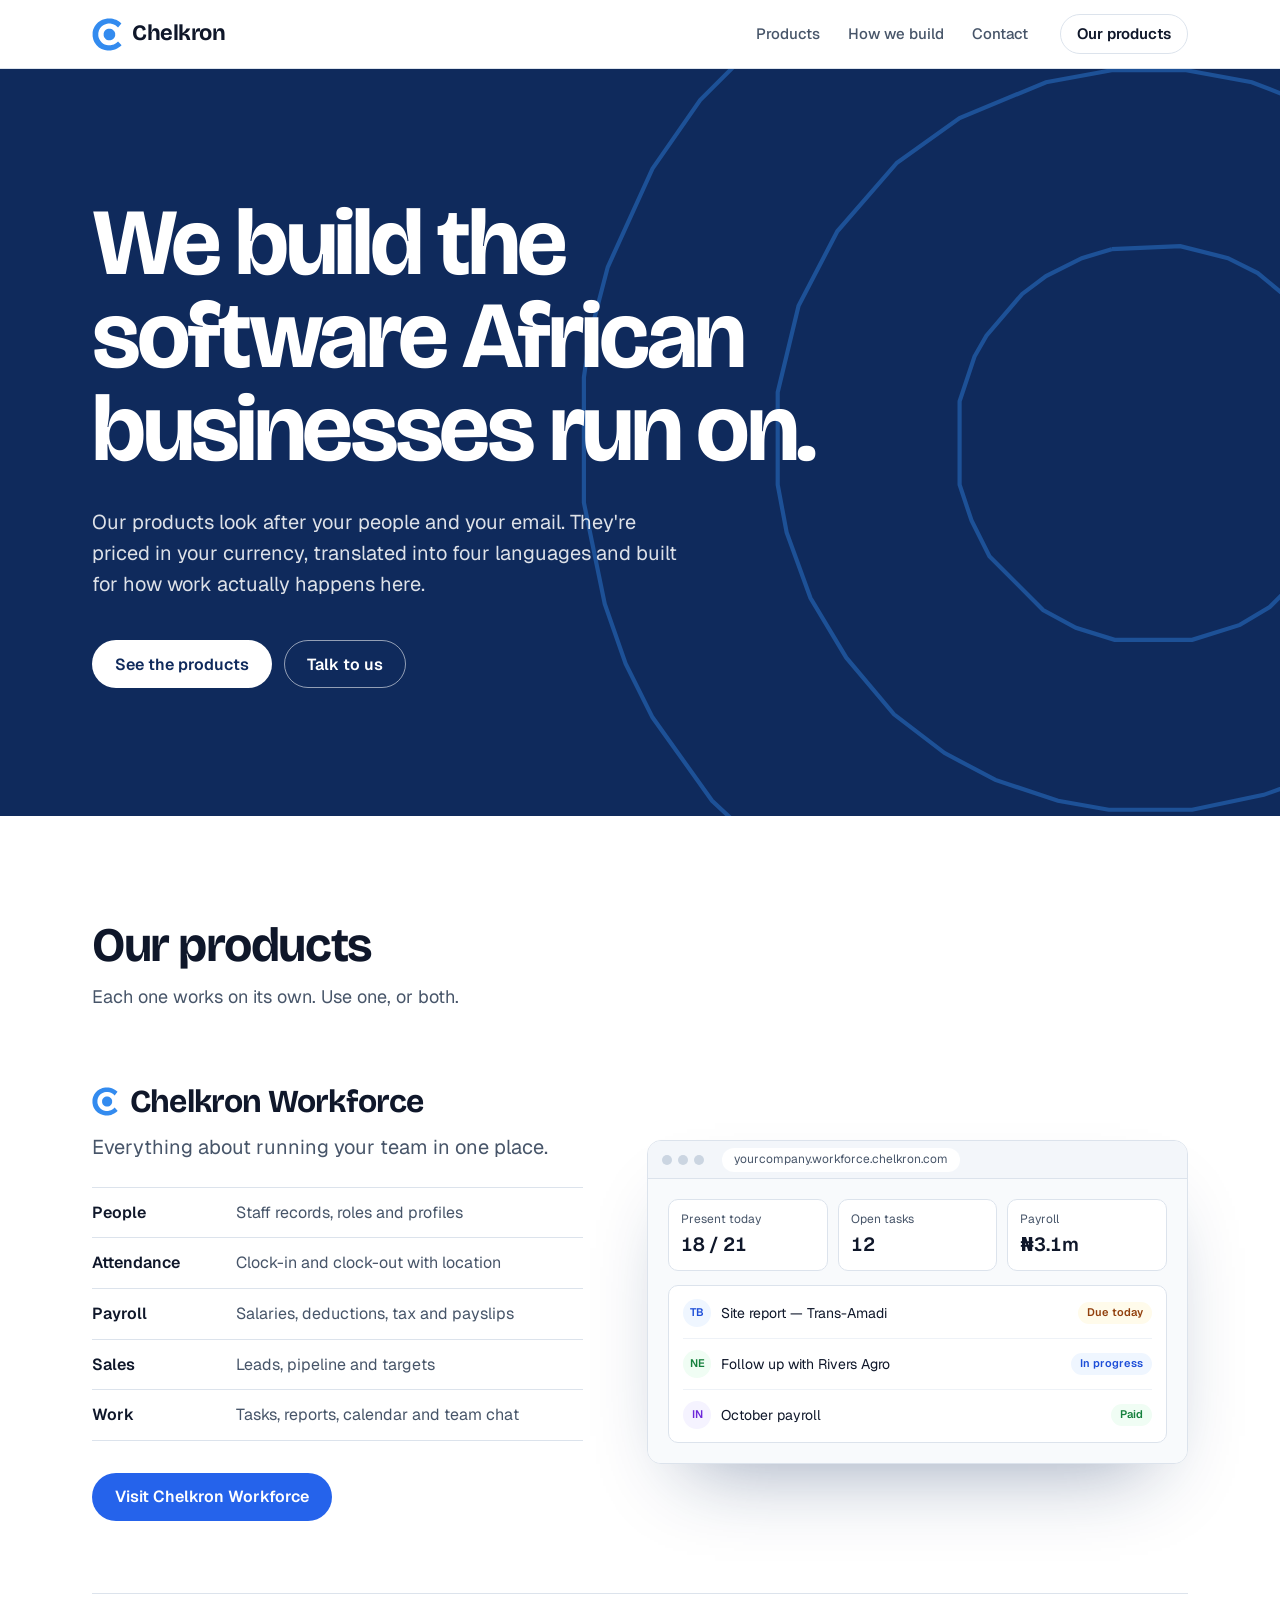
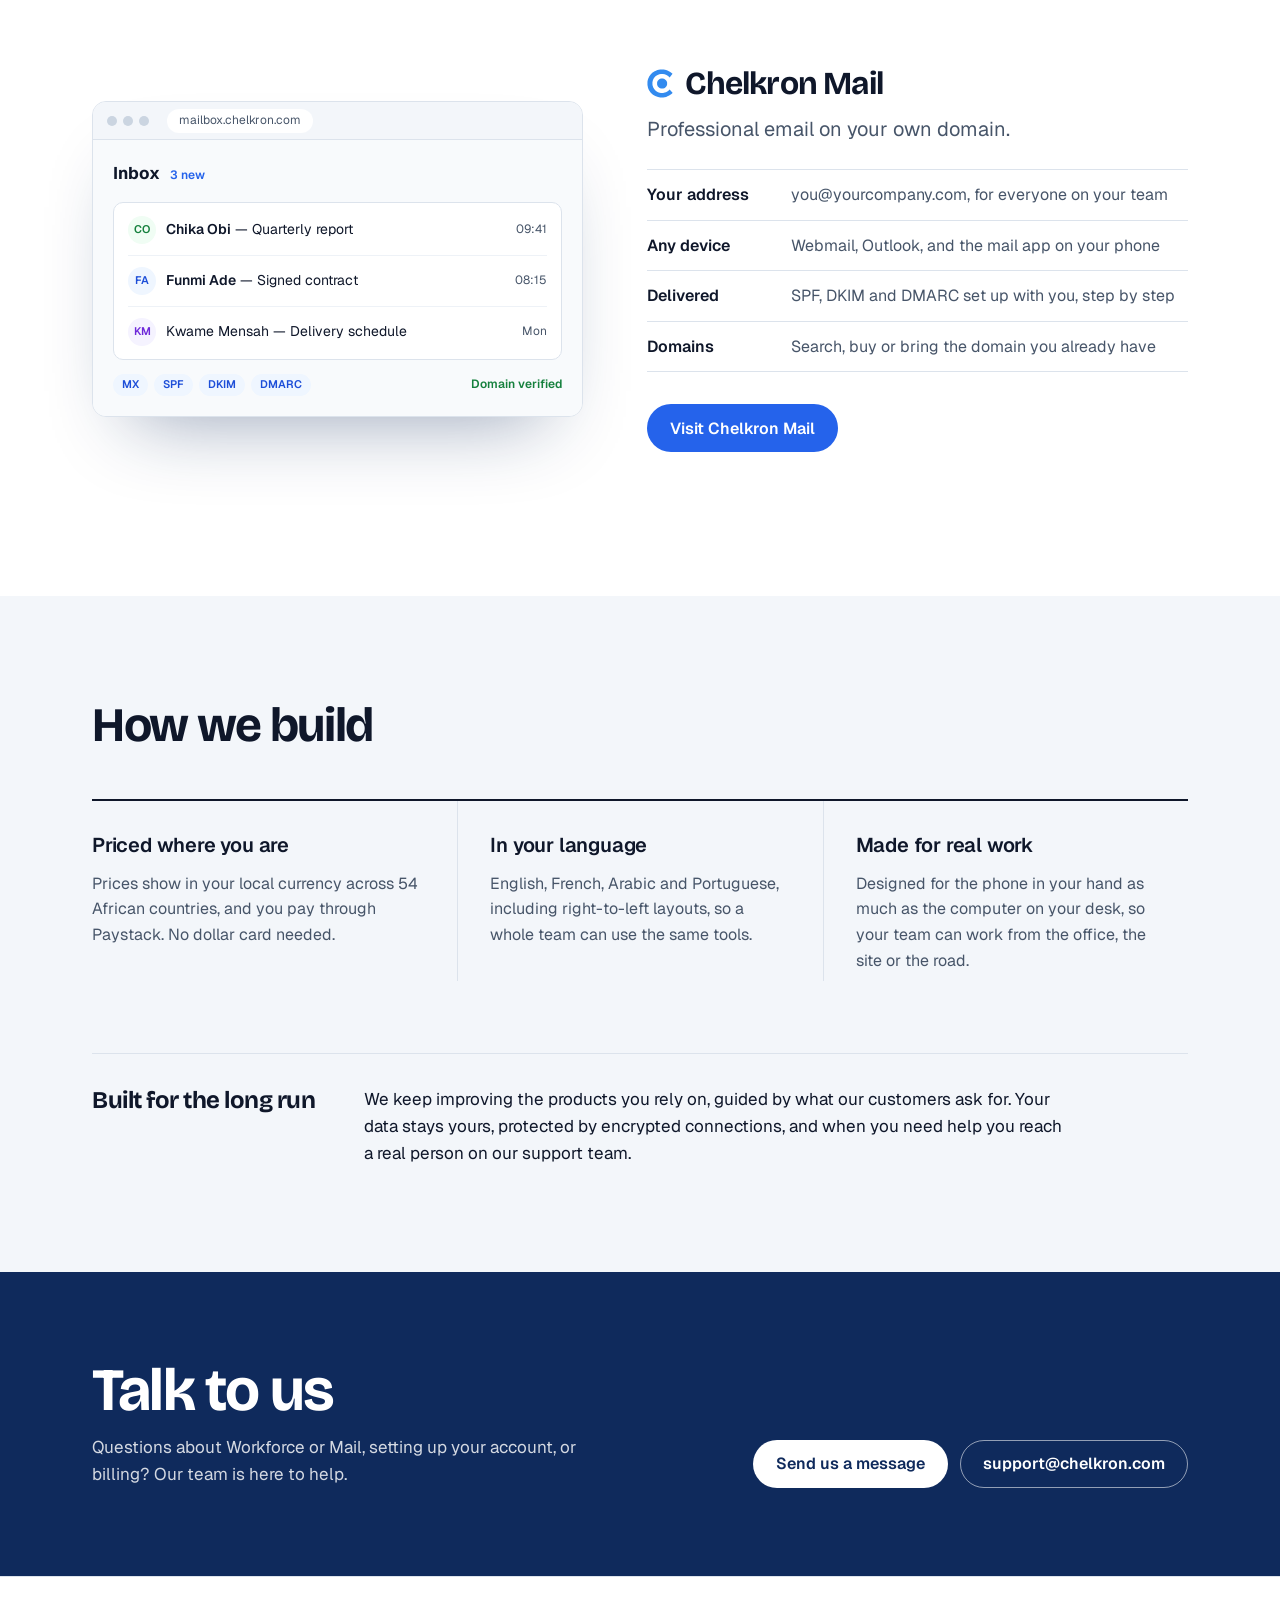
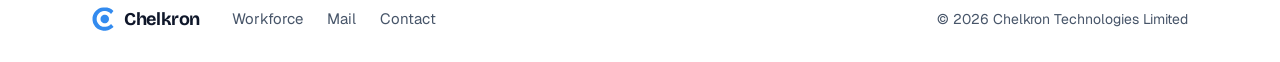
==== commit dbdb4d6f: "Contact: "Send us a message" pop-up form - Button in Talk to us opens a pop-up (native dialog; close" ====
--- a/index.html
+++ b/index.html
@@ -14,7 +14,7 @@
 <link rel="icon" type="image/svg+xml" href="/assets/logo.svg">
 <link rel="preconnect" href="https://fonts.googleapis.com"><link rel="preconnect" href="https://fonts.gstatic.com" crossorigin>
 <link href="https://fonts.googleapis.com/css2?family=Bricolage+Grotesque:opsz,wght@12..96,500;12..96,700&family=Geist:wght@400;500;600&display=swap" rel="stylesheet">
-<link rel="stylesheet" href="/assets/site.css?v=2">
+<link rel="stylesheet" href="/assets/site.css?v=3">
 </head>
 <body>
 
@@ -163,10 +163,44 @@
             <p>Questions about Workforce or Mail, setting up your account, or billing? Our team is here to help.</p>
         </div>
         <div class="contact-list">
-            <a class="btn btn-light" href="mailto:support@chelkron.com">support@chelkron.com</a>
-        </div>
-    </div>
-</section>
+            <button type="button" class="btn btn-light" onclick="contactOpen()">Send us a message</button>
+            <a class="btn btn-line" href="mailto:support@chelkron.com">support@chelkron.com</a>
+        </div>
+        <p class="contact-note" id="contact-note" role="status" hidden></p>
+    </div>
+</section>
+
+<dialog class="cf" id="cf" aria-labelledby="cf-h">
+    <form class="cf-form" id="cf-form" method="post" action="/contact.php" onsubmit="return contactSend(event)">
+        <div class="cf-top">
+            <h2 id="cf-h">Send us a message</h2>
+            <button type="button" class="menu-x cf-x" aria-label="Close" onclick="contactClose()">
+                <svg width="22" height="22" viewBox="0 0 24 24" fill="none" stroke="currentColor" stroke-width="2" stroke-linecap="round" aria-hidden="true"><path d="M6 6l12 12M18 6L6 18"/></svg>
+            </button>
+        </div>
+        <p class="cf-sub">We'll reply to the email address you give us.</p>
+        <div class="cf-row">
+            <label>Your name<input name="name" type="text" maxlength="100" autocomplete="name" required></label>
+            <label>Email<input name="email" type="email" maxlength="150" autocomplete="email" required></label>
+        </div>
+        <div class="cf-row">
+            <label><span>Company <small>(optional)</small></span><input name="company" type="text" maxlength="120" autocomplete="organization"></label>
+            <label>About
+                <select name="topic">
+                    <option>Chelkron Workforce</option>
+                    <option>Chelkron Mail</option>
+                    <option>Billing</option>
+                    <option>Something else</option>
+                </select>
+            </label>
+        </div>
+        <label>Message<textarea name="message" rows="5" maxlength="5000" minlength="10" required></textarea></label>
+        <label class="cf-hp" aria-hidden="true">Leave this empty<input name="website" type="text" tabindex="-1" autocomplete="off"></label>
+        <input type="hidden" name="t" value="0">
+        <p class="cf-msg" id="cf-msg" role="alert" hidden></p>
+        <button type="submit" class="btn btn-blue" id="cf-btn">Send message</button>
+    </form>
+</dialog>
 </main>
 
 <footer class="foot">
@@ -200,6 +234,49 @@
         else if (!e.shiftKey && document.activeElement === last) { e.preventDefault(); first.focus(); }
     }
 });
+// Contact pop-up: a native <dialog> (Escape and the X close it). Without JavaScript the form still posts to /contact.php.
+function contactOpen() {
+    var d = document.getElementById('cf'), f = document.getElementById('cf-form');
+    window.cfOpened = Date.now();
+    document.getElementById('cf-msg').hidden = true;
+    if (d.showModal) d.showModal(); else d.setAttribute('open', '');
+    document.body.classList.add('menu-open');
+    f.name.focus();
+}
+function contactClose() {
+    var d = document.getElementById('cf');
+    if (d.close) d.close(); else d.removeAttribute('open');
+}
+document.getElementById('cf').addEventListener('close', function() { document.body.classList.remove('menu-open'); });
+document.getElementById('cf').addEventListener('click', function(e) { if (e.target === this) contactClose(); });   // click outside the box
+function contactSend(e) {
+    if (!window.fetch) return true;
+    e.preventDefault();
+    var f = document.getElementById('cf-form'), btn = document.getElementById('cf-btn'), msg = document.getElementById('cf-msg');
+    f.t.value = Math.max(1, Date.now() - (window.cfOpened || 0));   // how long the form was open
+    btn.disabled = true; btn.textContent = 'Sending…'; msg.hidden = true;
+    fetch(f.action, { method: 'POST', body: new FormData(f), headers: { Accept: 'application/json' } })
+        .then(function(r) { return r.json(); })
+        .then(function(res) {
+            btn.disabled = false; btn.textContent = 'Send message';
+            if (!res.ok) { msg.textContent = res.message; msg.hidden = false; return; }
+            f.reset(); contactClose(); contactNote(res.message, true);
+        })
+        .catch(function() {
+            btn.disabled = false; btn.textContent = 'Send message';
+            msg.textContent = 'We could not send your message just now. Please email support@chelkron.com instead.'; msg.hidden = false;
+        });
+    return false;
+}
+function contactNote(text, ok) {
+    var n = document.getElementById('contact-note');
+    n.textContent = text; n.className = 'contact-note' + (ok ? '' : ' bad'); n.hidden = false;
+}
+(function() {   // back from /contact.php without JavaScript
+    var q = new URLSearchParams(location.search);
+    if (q.get('sent')) contactNote('Thanks — your message is on its way. We\'ll reply by email.', true);
+    else if (q.get('error')) contactNote(q.get('error'), false);
+})();
 window.addEventListener('resize', function() { if (window.innerWidth > 760 && !document.getElementById('menu').hidden) menu(false); });
 </script>
 </body>
--- a/assets/site.css
+++ b/assets/site.css
@@ -124,6 +124,26 @@
 .contact-in>div>p{margin:14px 0 0;color:rgba(255,255,255,.82);max-width:46ch}
 .contact-list{display:flex;flex-wrap:wrap;align-items:center;gap:12px}
 
+/* Contact pop-up */
+.contact-note{flex-basis:100%;margin:0;padding:12px 16px;border-radius:12px;background:rgba(255,255,255,.12);color:#FFFFFF;font-size:15px}
+.contact-note.bad{background:rgba(254,202,202,.18)}
+.cf{width:min(640px,calc(100% - 32px));max-height:calc(100% - 32px);padding:0;border:0;border-radius:20px;background:#FFFFFF;color:var(--ink);box-shadow:0 40px 80px -20px rgba(15,23,42,.45)}
+.cf::backdrop{background:rgba(15,23,42,.55)}
+.cf-form{display:flex;flex-direction:column;gap:16px;padding:28px}
+.cf-top{display:flex;align-items:center;justify-content:space-between;gap:16px}
+.cf-top h2{margin:0;font-family:'Bricolage Grotesque','Geist',sans-serif;font-weight:700;font-size:28px;letter-spacing:-.02em;line-height:1.1}
+.cf-sub{margin:-8px 0 0;color:var(--slate);font-size:15px}
+.cf-row{display:grid;grid-template-columns:repeat(2,minmax(0,1fr));gap:16px}
+.cf label{display:flex;flex-direction:column;gap:6px;font-size:14px;font-weight:600;color:var(--ink)}
+.cf label small{font-size:inherit;font-weight:400;color:var(--slate)}
+.cf input,.cf select,.cf textarea{width:100%;min-height:46px;padding:10px 14px;border:1px solid var(--line);border-radius:12px;background:#FFFFFF;font:inherit;font-size:16px;font-weight:400;color:var(--ink)}
+.cf textarea{resize:vertical;min-height:120px}
+.cf input:focus,.cf select:focus,.cf textarea:focus{outline:none;border-color:var(--blue);box-shadow:0 0 0 3px rgba(37,99,235,.18)}
+.cf-hp{position:absolute;left:-9999px;width:1px;height:1px;overflow:hidden}
+.cf-msg{margin:0;padding:10px 14px;border-radius:10px;background:#FEF2F2;color:#B91C1C;font-size:15px}
+.cf-form .btn{align-self:flex-start;border:0;cursor:pointer}
+.cf-form .btn:disabled{opacity:.7;cursor:default}
+
 /* Footer */
 .foot{padding:28px 0;border-top:1px solid var(--line)}
 .foot-in{display:flex;flex-wrap:wrap;align-items:center;gap:16px 32px}
@@ -166,4 +186,7 @@
   .contact-list{width:100%;flex-direction:column;align-items:stretch}
   .contact-list .btn{width:100%}
   .foot p{margin:0}
+  .cf-form{padding:20px}
+  .cf-row{grid-template-columns:minmax(0,1fr)}
+  .cf-form .btn{align-self:stretch}
 }
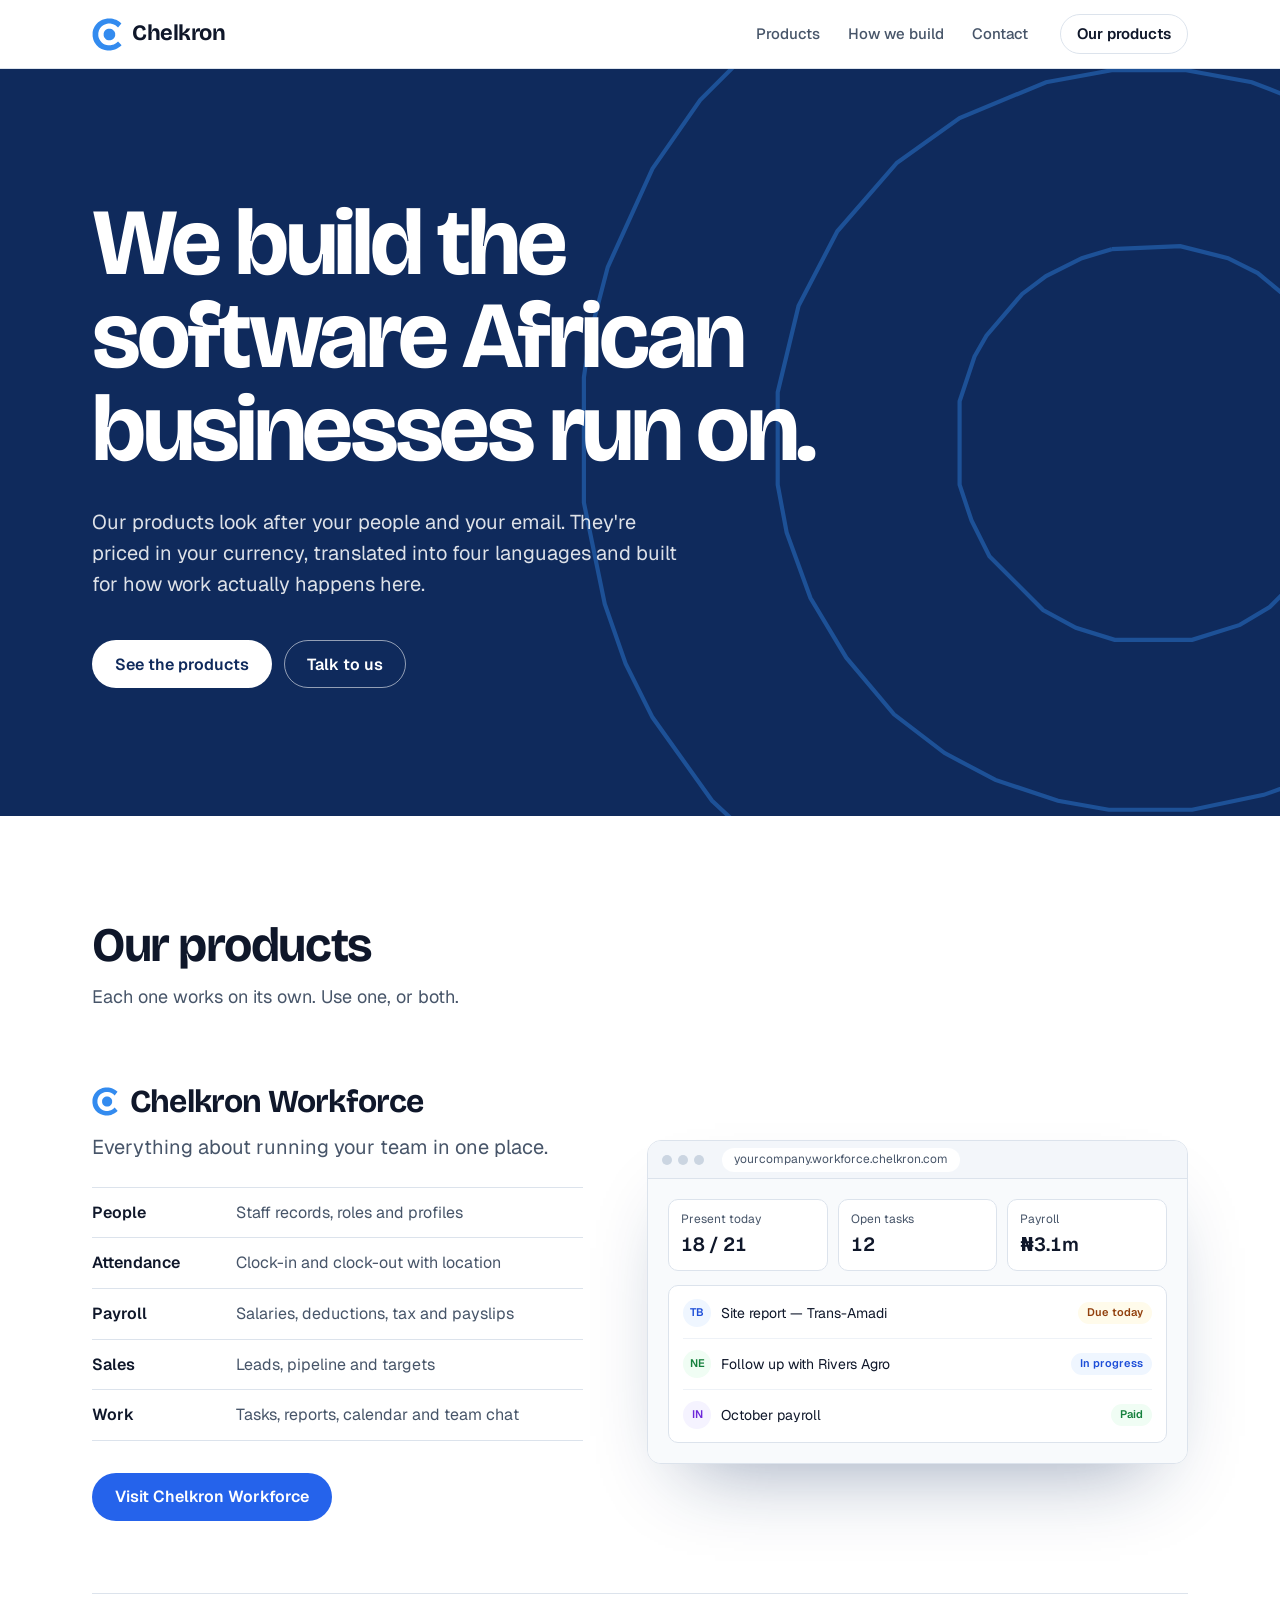
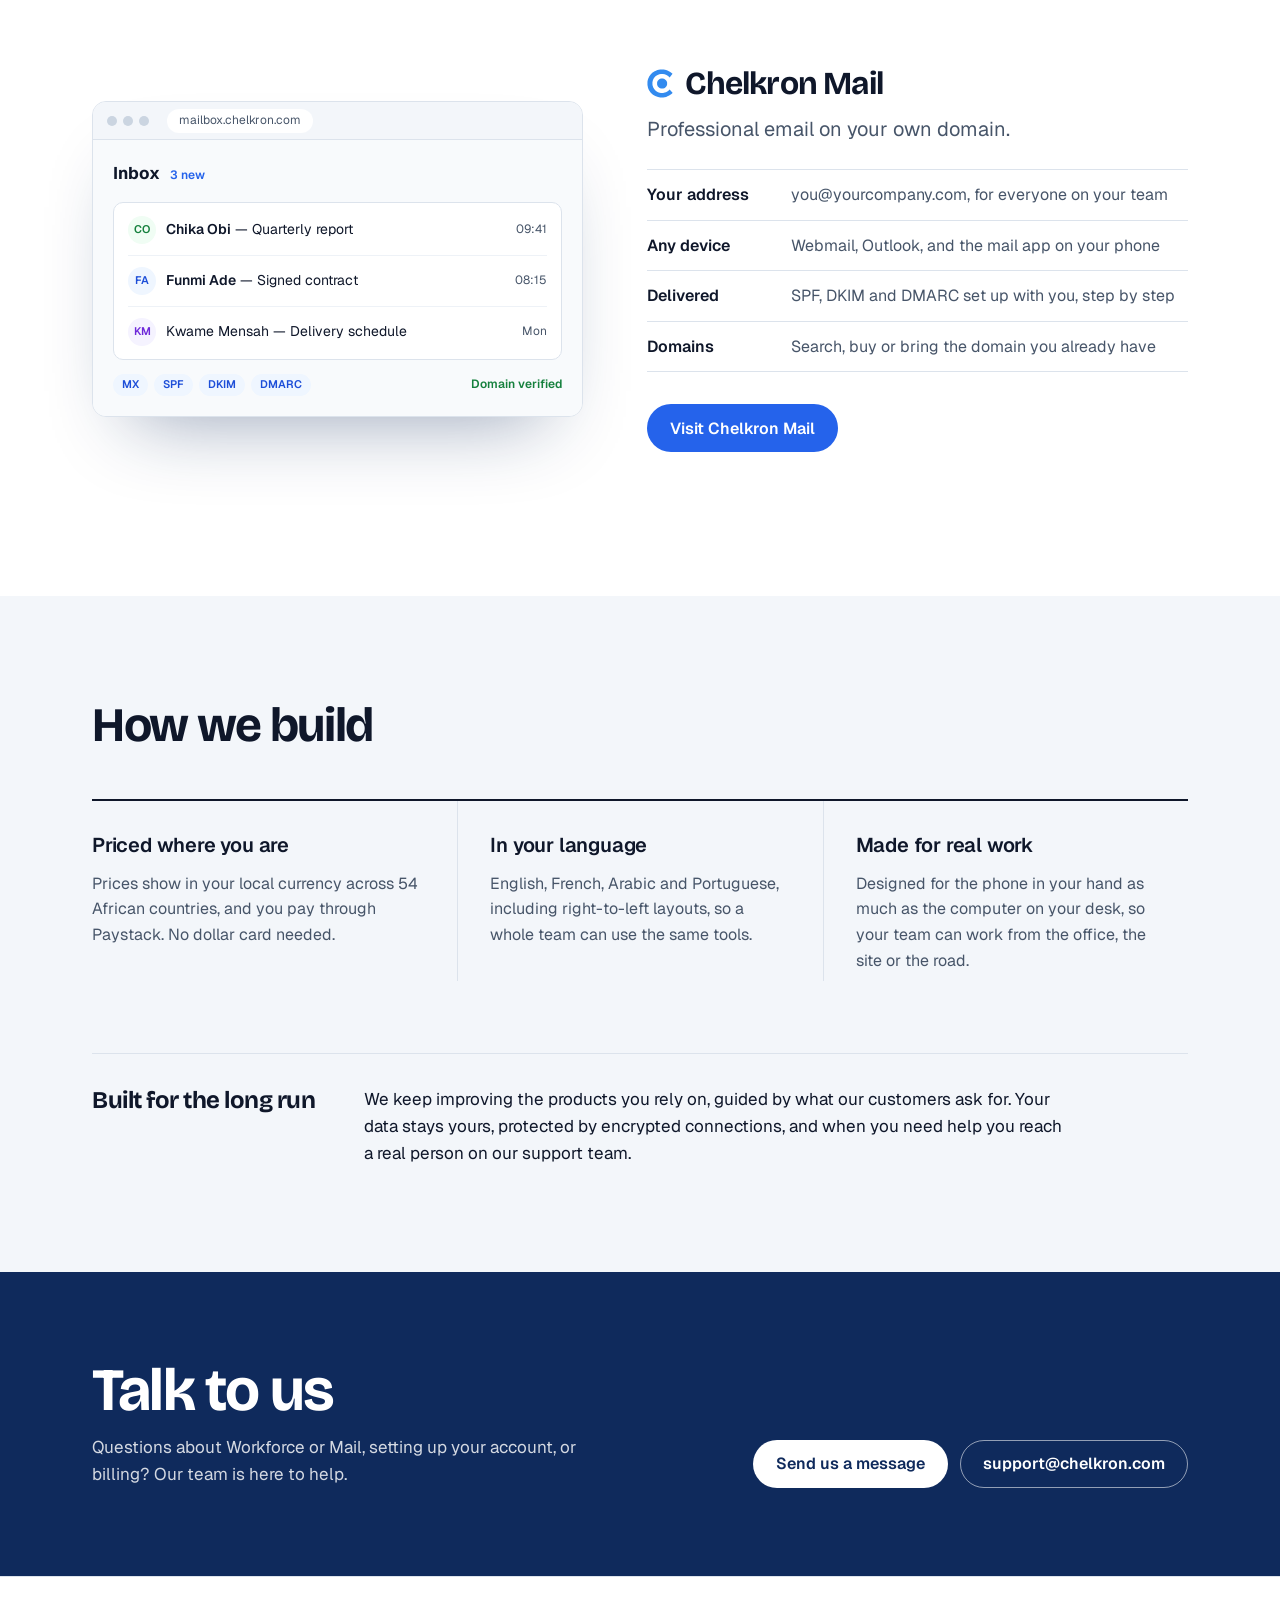
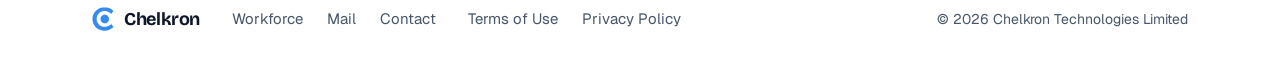
==== commit d5f77bea: "Terms of Use and Privacy Policy pages - /terms and /privacy-policy (folders with index.html; .htacce" ====
--- a/index.html
+++ b/index.html
@@ -14,7 +14,7 @@
 <link rel="icon" type="image/svg+xml" href="/assets/logo.svg">
 <link rel="preconnect" href="https://fonts.googleapis.com"><link rel="preconnect" href="https://fonts.gstatic.com" crossorigin>
 <link href="https://fonts.googleapis.com/css2?family=Bricolage+Grotesque:opsz,wght@12..96,500;12..96,700&family=Geist:wght@400;500;600&display=swap" rel="stylesheet">
-<link rel="stylesheet" href="/assets/site.css?v=3">
+<link rel="stylesheet" href="/assets/site.css?v=4">
 </head>
 <body>
 
@@ -211,6 +211,7 @@
             <a href="https://mail.chelkron.com/">Mail</a>
             <a href="mailto:support@chelkron.com">Contact</a>
         </nav>
+        <nav class="foot-legal" aria-label="Legal"><a href="/terms">Terms of Use</a><a href="/privacy-policy">Privacy Policy</a></nav>
         <p>&copy; <span id="yr">2026</span> Chelkron Technologies Limited</p>
     </div>
 </footer>
--- a/assets/site.css
+++ b/assets/site.css
@@ -190,3 +190,33 @@
   .cf-row{grid-template-columns:minmax(0,1fr)}
   .cf-form .btn{align-self:stretch}
 }
+
+/* Legal pages (/terms, /privacy-policy) */
+.legal-head{background:var(--mist);border-bottom:1px solid var(--line);padding:72px 0 48px}
+.legal-head h1{margin:0;font-family:'Bricolage Grotesque','Geist',sans-serif;font-weight:700;font-size:clamp(36px,5vw,56px);line-height:1.05;letter-spacing:-.03em}
+.legal-head p{margin:14px 0 0;color:var(--slate);font-size:17px;max-width:62ch}
+.legal-head .upd{font-size:14px;margin-top:18px}
+.legal-wrap{display:grid;grid-template-columns:220px minmax(0,1fr);gap:56px;padding-top:56px;padding-bottom:96px}
+.legal-toc{position:sticky;top:96px;align-self:start;display:flex;flex-direction:column;gap:2px;font-size:14px}
+.legal-toc b{font-size:12px;font-weight:600;letter-spacing:.06em;text-transform:uppercase;color:var(--slate);margin-bottom:8px}
+.legal-toc a{color:var(--slate);text-decoration:none;padding:5px 0;line-height:1.35}
+.legal-toc a:hover{color:var(--ink)}
+.legal{max-width:720px}
+.legal section{scroll-margin-top:88px;padding-bottom:28px;margin-bottom:28px;border-bottom:1px solid var(--line)}
+.legal section:last-child{border-bottom:0}
+.legal h2{margin:0 0 12px;font-size:21px;font-weight:600;letter-spacing:-.01em}
+.legal h3{margin:18px 0 8px;font-size:16px;font-weight:600}
+.legal p{margin:0 0 12px;color:#334155;line-height:1.7}
+.legal ul{margin:0 0 12px;padding-inline-start:22px;color:#334155;line-height:1.7}
+.legal li{margin-bottom:6px}
+.legal li b,.legal p b{color:var(--ink);font-weight:600}
+.legal .note{padding:14px 16px;border-radius:12px;background:var(--mist);border:1px solid var(--line);font-size:15px}
+.foot-legal{display:flex;gap:20px}
+.foot-legal a{color:var(--slate);text-decoration:none;font-size:14px}
+.foot-legal a:hover{color:var(--ink)}
+@media (max-width:860px){
+  .legal-wrap{grid-template-columns:minmax(0,1fr);gap:24px;padding-top:32px;padding-bottom:64px}
+  .legal-toc{position:static;flex-direction:row;flex-wrap:wrap;gap:6px 16px;padding-bottom:20px;border-bottom:1px solid var(--line)}
+  .legal-toc b{width:100%;margin:0}
+  .legal-head{padding:48px 0 32px}
+}
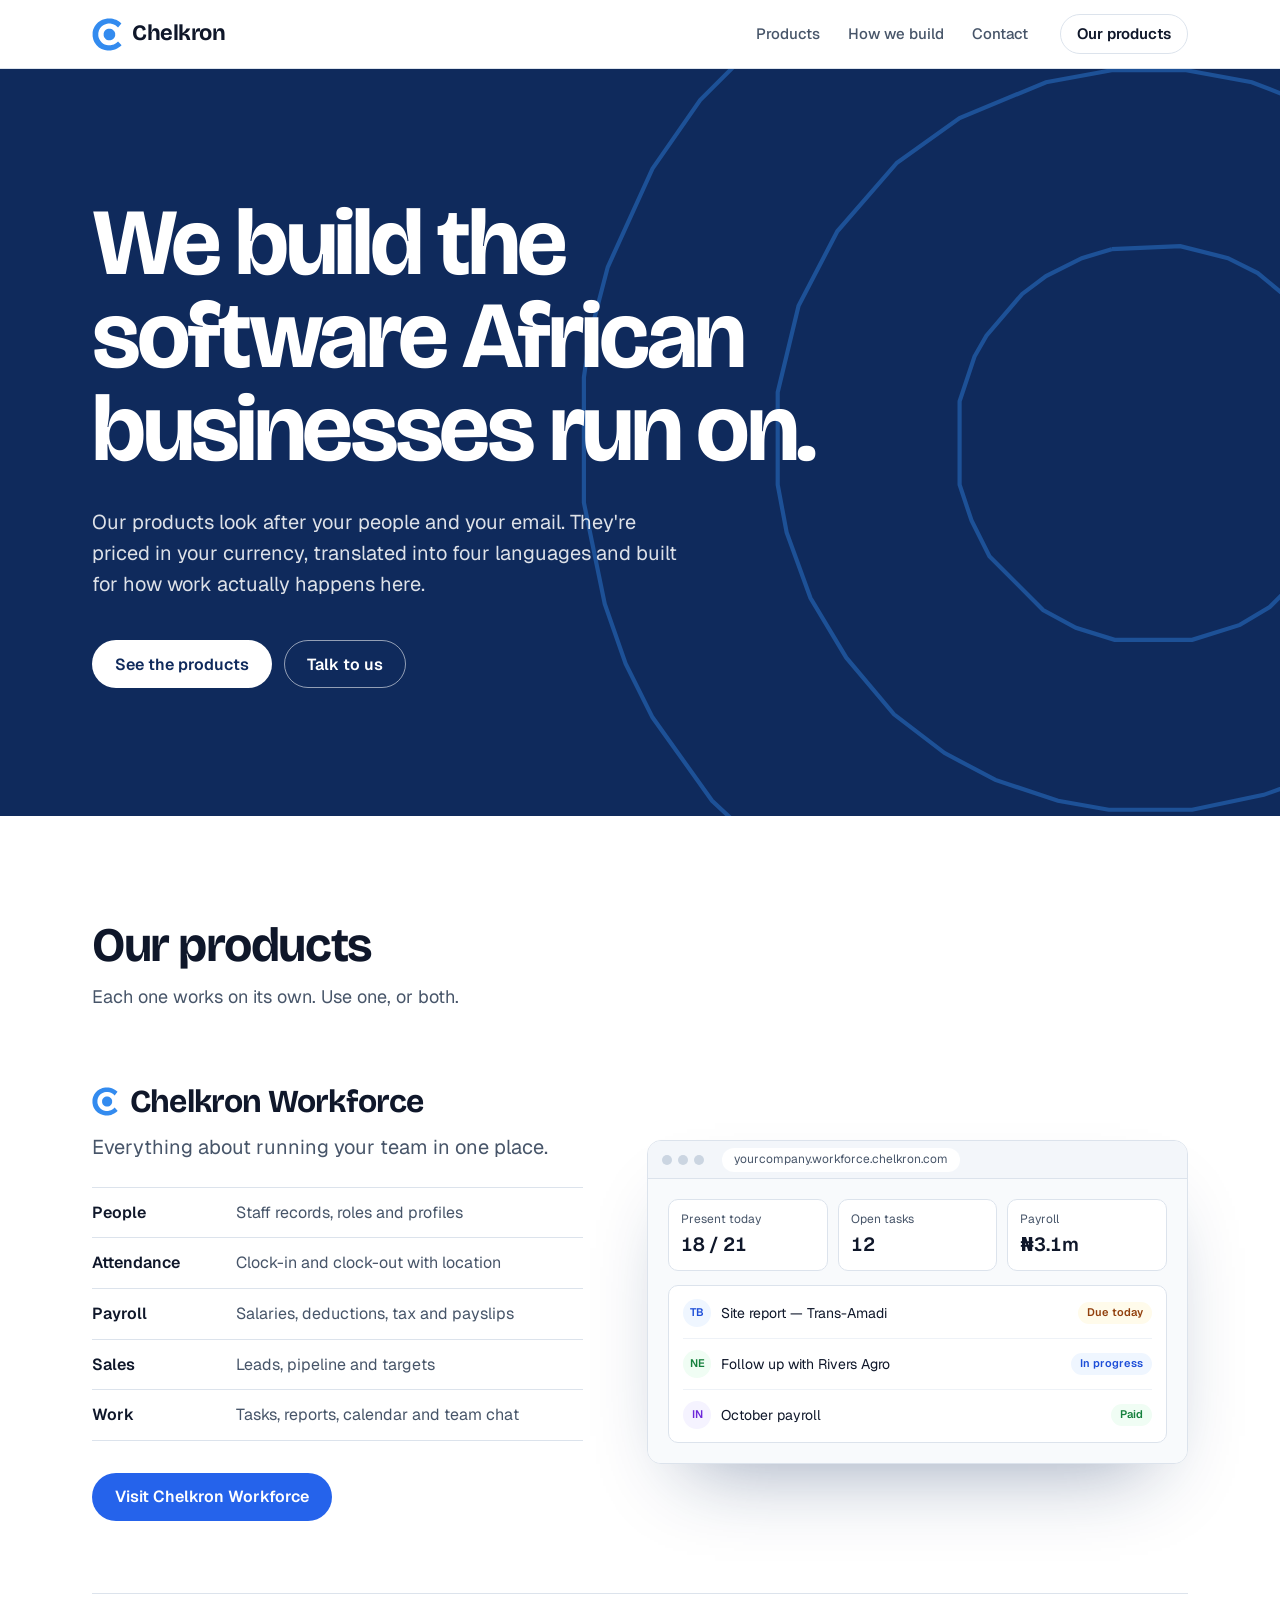
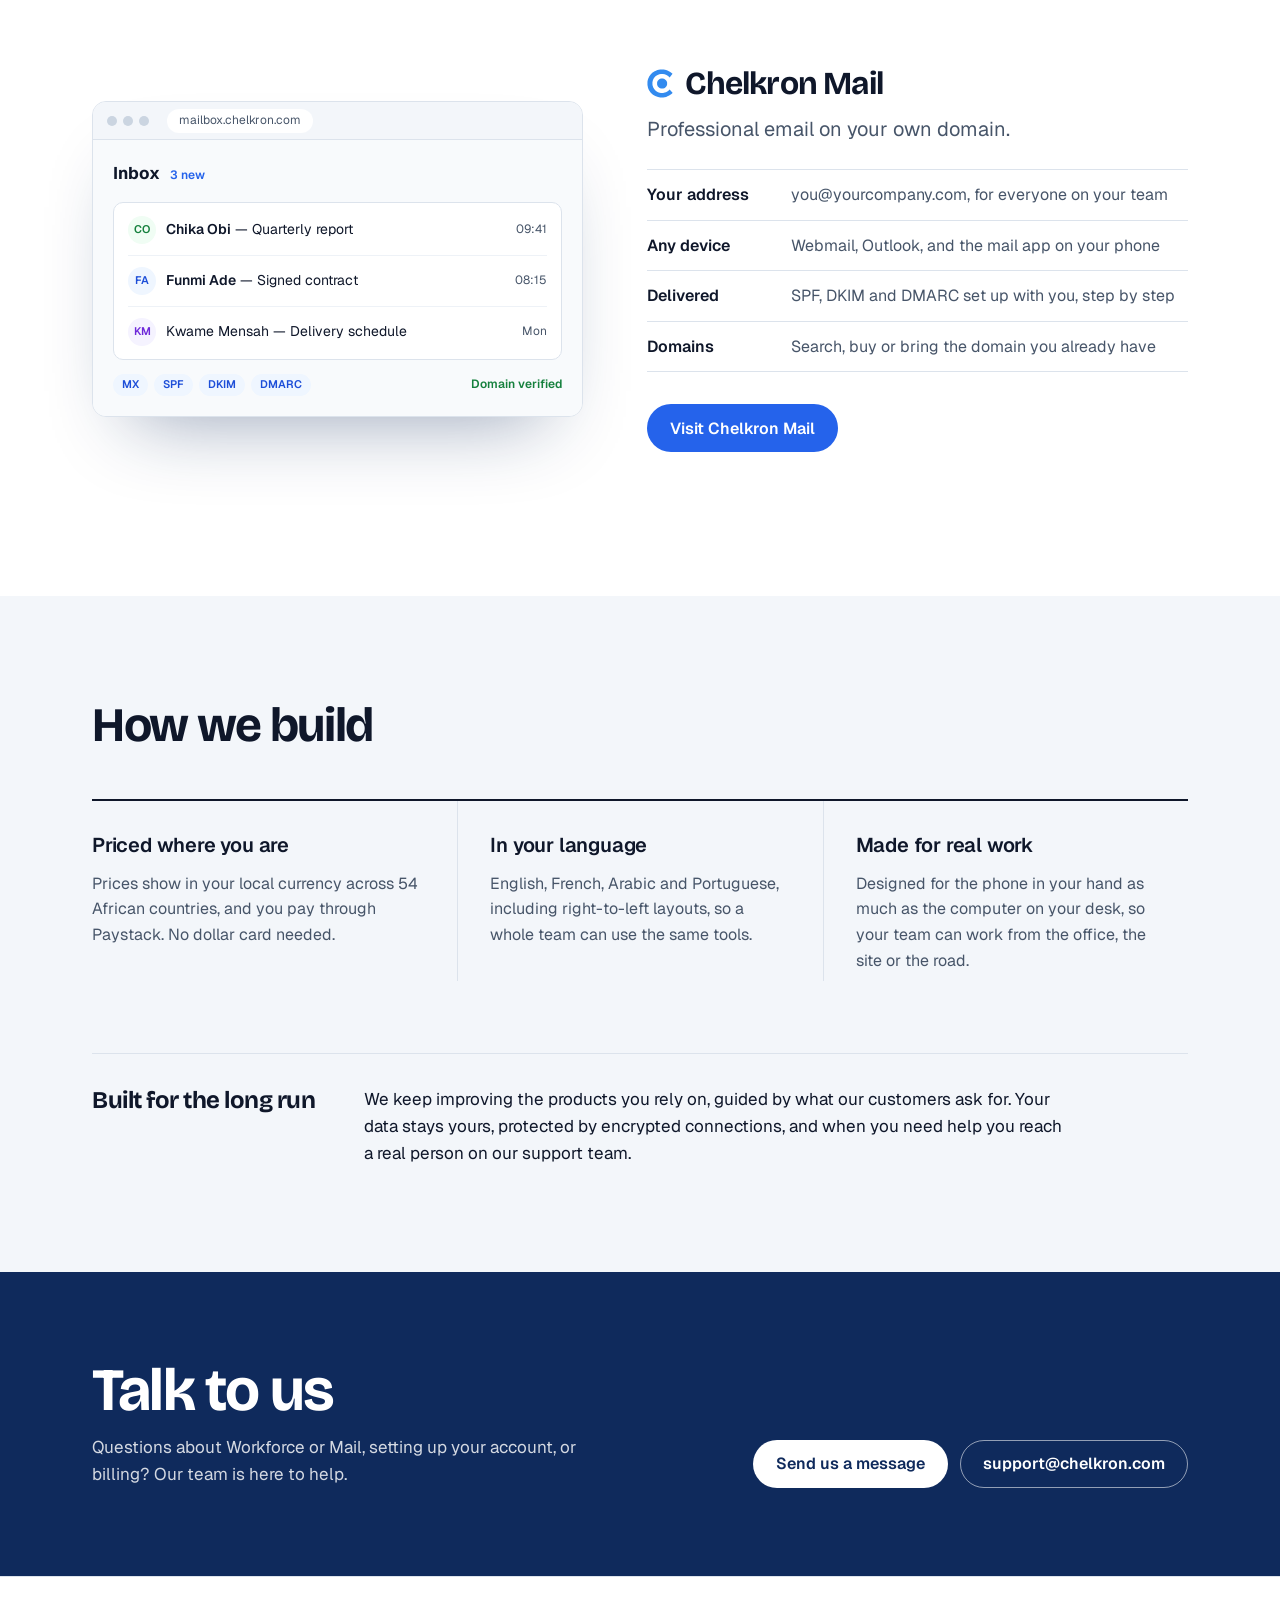
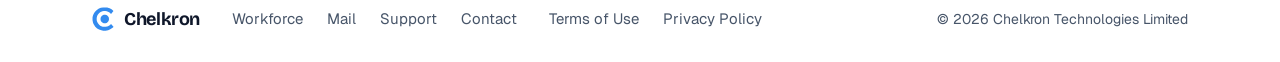
==== commit 2cb8d3b8: "Support site for support.chelkron.com Live chat (Tawk.to, falls back to WhatsApp until set up), What" ====
--- a/index.html
+++ b/index.html
@@ -209,6 +209,7 @@
         <nav aria-label="Products">
             <a href="https://workforce.chelkron.com/">Workforce</a>
             <a href="https://mail.chelkron.com/">Mail</a>
+            <a href="https://support.chelkron.com/">Support</a>
             <a href="mailto:support@chelkron.com">Contact</a>
         </nav>
         <nav class="foot-legal" aria-label="Legal"><a href="/terms">Terms of Use</a><a href="/privacy-policy">Privacy Policy</a></nav>
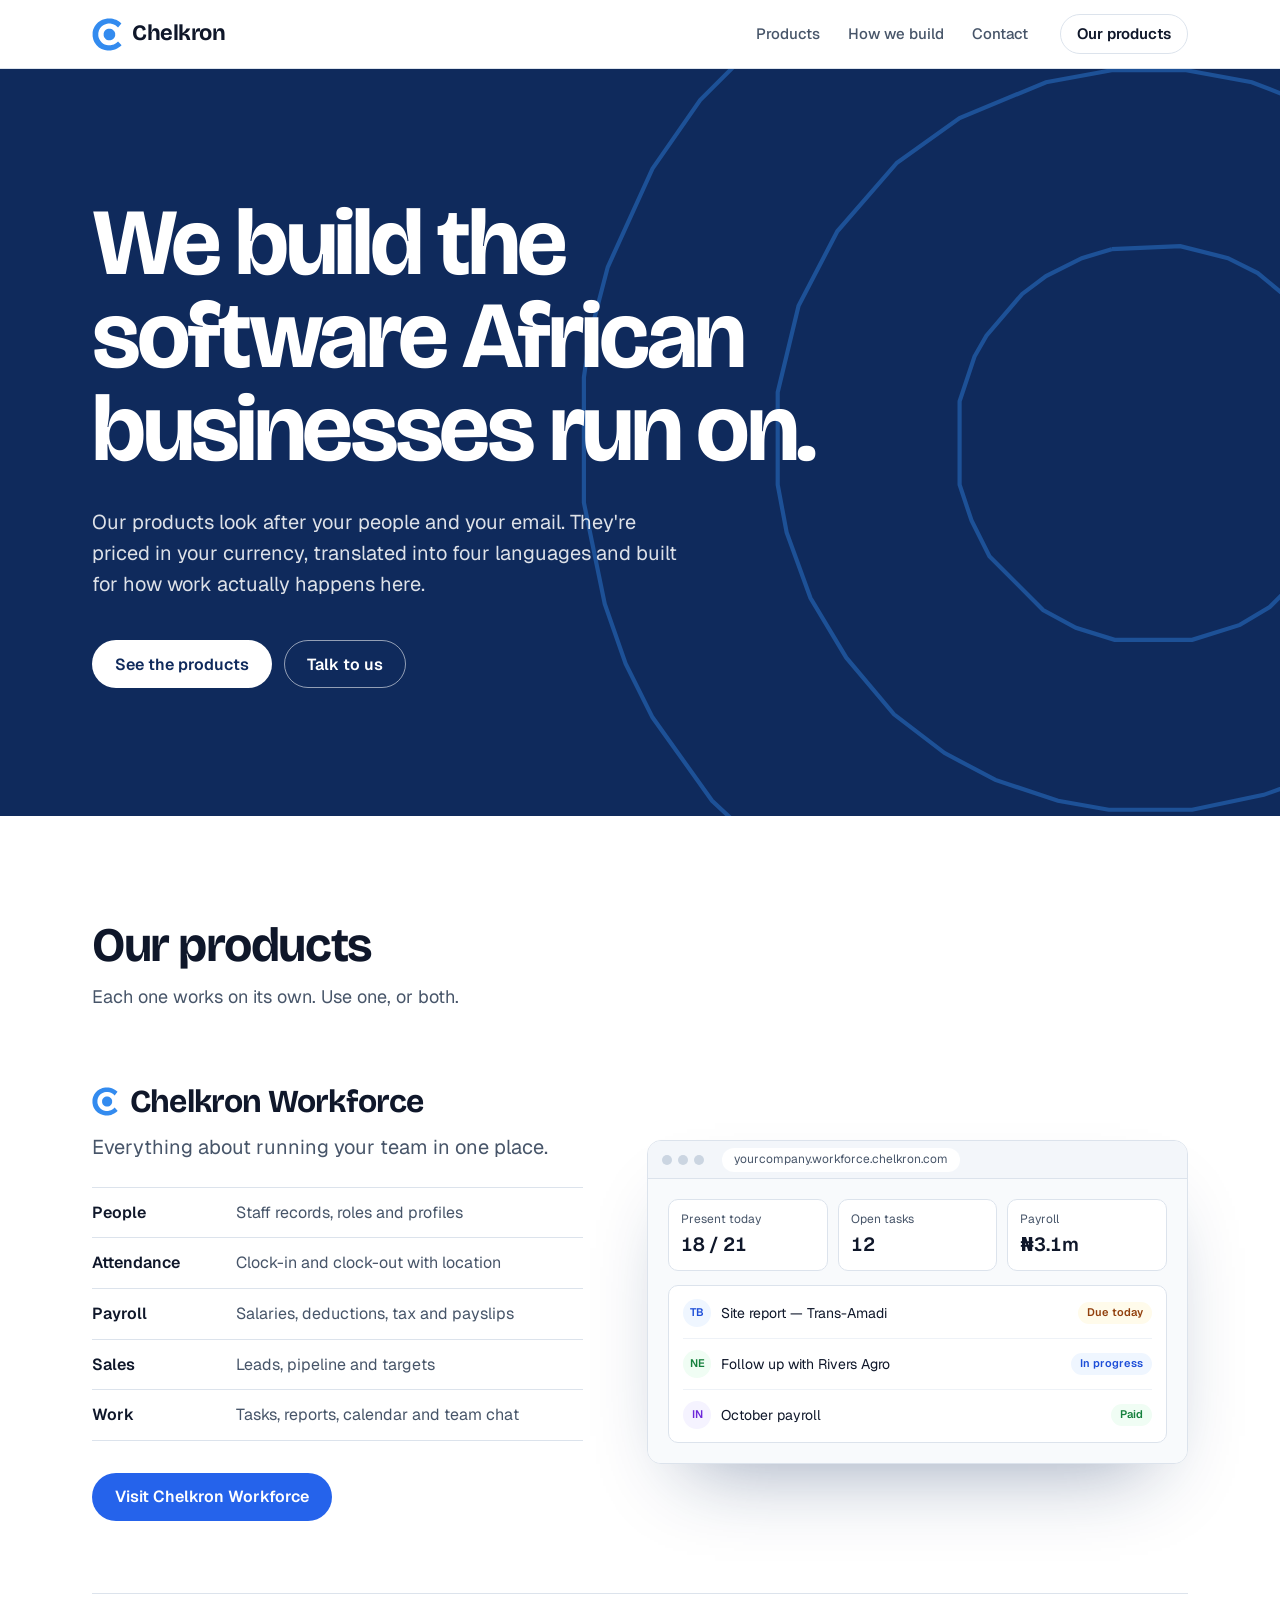
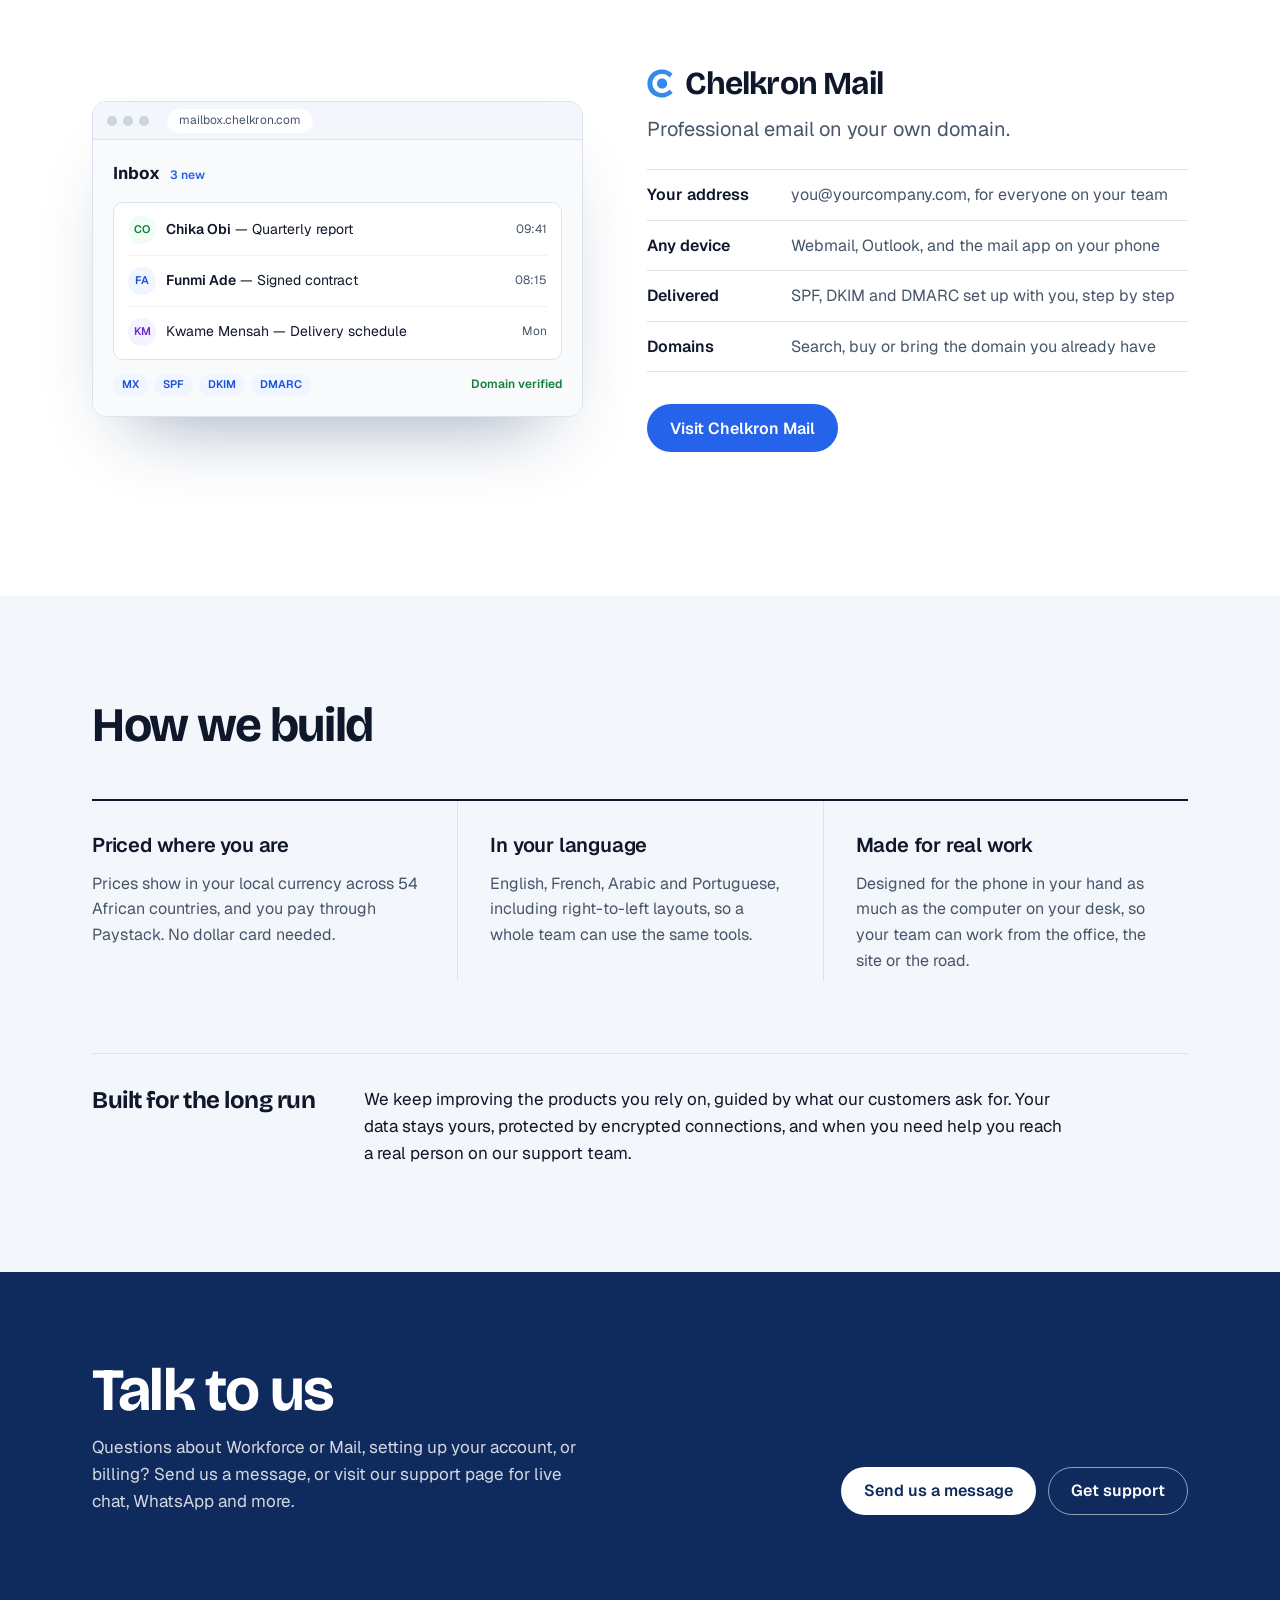
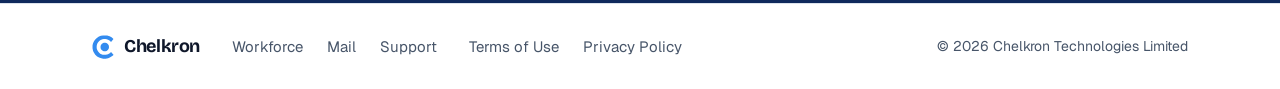
==== commit 9eeac500: "Point help links to support.chelkron.com instead of the support email Co-Authored-By: Claude Opus 5." ====
--- a/index.html
+++ b/index.html
@@ -160,11 +160,11 @@
     <div class="wrap contact-in">
         <div>
             <h2 id="contact-h">Talk to us</h2>
-            <p>Questions about Workforce or Mail, setting up your account, or billing? Our team is here to help.</p>
+            <p>Questions about Workforce or Mail, setting up your account, or billing? Send us a message, or visit our support page for live chat, WhatsApp and more.</p>
         </div>
         <div class="contact-list">
             <button type="button" class="btn btn-light" onclick="contactOpen()">Send us a message</button>
-            <a class="btn btn-line" href="mailto:support@chelkron.com">support@chelkron.com</a>
+            <a class="btn btn-line" href="https://support.chelkron.com/">Get support</a>
         </div>
         <p class="contact-note" id="contact-note" role="status" hidden></p>
     </div>
@@ -210,7 +210,6 @@
             <a href="https://workforce.chelkron.com/">Workforce</a>
             <a href="https://mail.chelkron.com/">Mail</a>
             <a href="https://support.chelkron.com/">Support</a>
-            <a href="mailto:support@chelkron.com">Contact</a>
         </nav>
         <nav class="foot-legal" aria-label="Legal"><a href="/terms">Terms of Use</a><a href="/privacy-policy">Privacy Policy</a></nav>
         <p>&copy; <span id="yr">2026</span> Chelkron Technologies Limited</p>
@@ -266,7 +265,7 @@
         })
         .catch(function() {
             btn.disabled = false; btn.textContent = 'Send message';
-            msg.textContent = 'We could not send your message just now. Please email support@chelkron.com instead.'; msg.hidden = false;
+            msg.textContent = 'We could not send your message just now. Please visit support.chelkron.com instead.'; msg.hidden = false;
         });
     return false;
 }
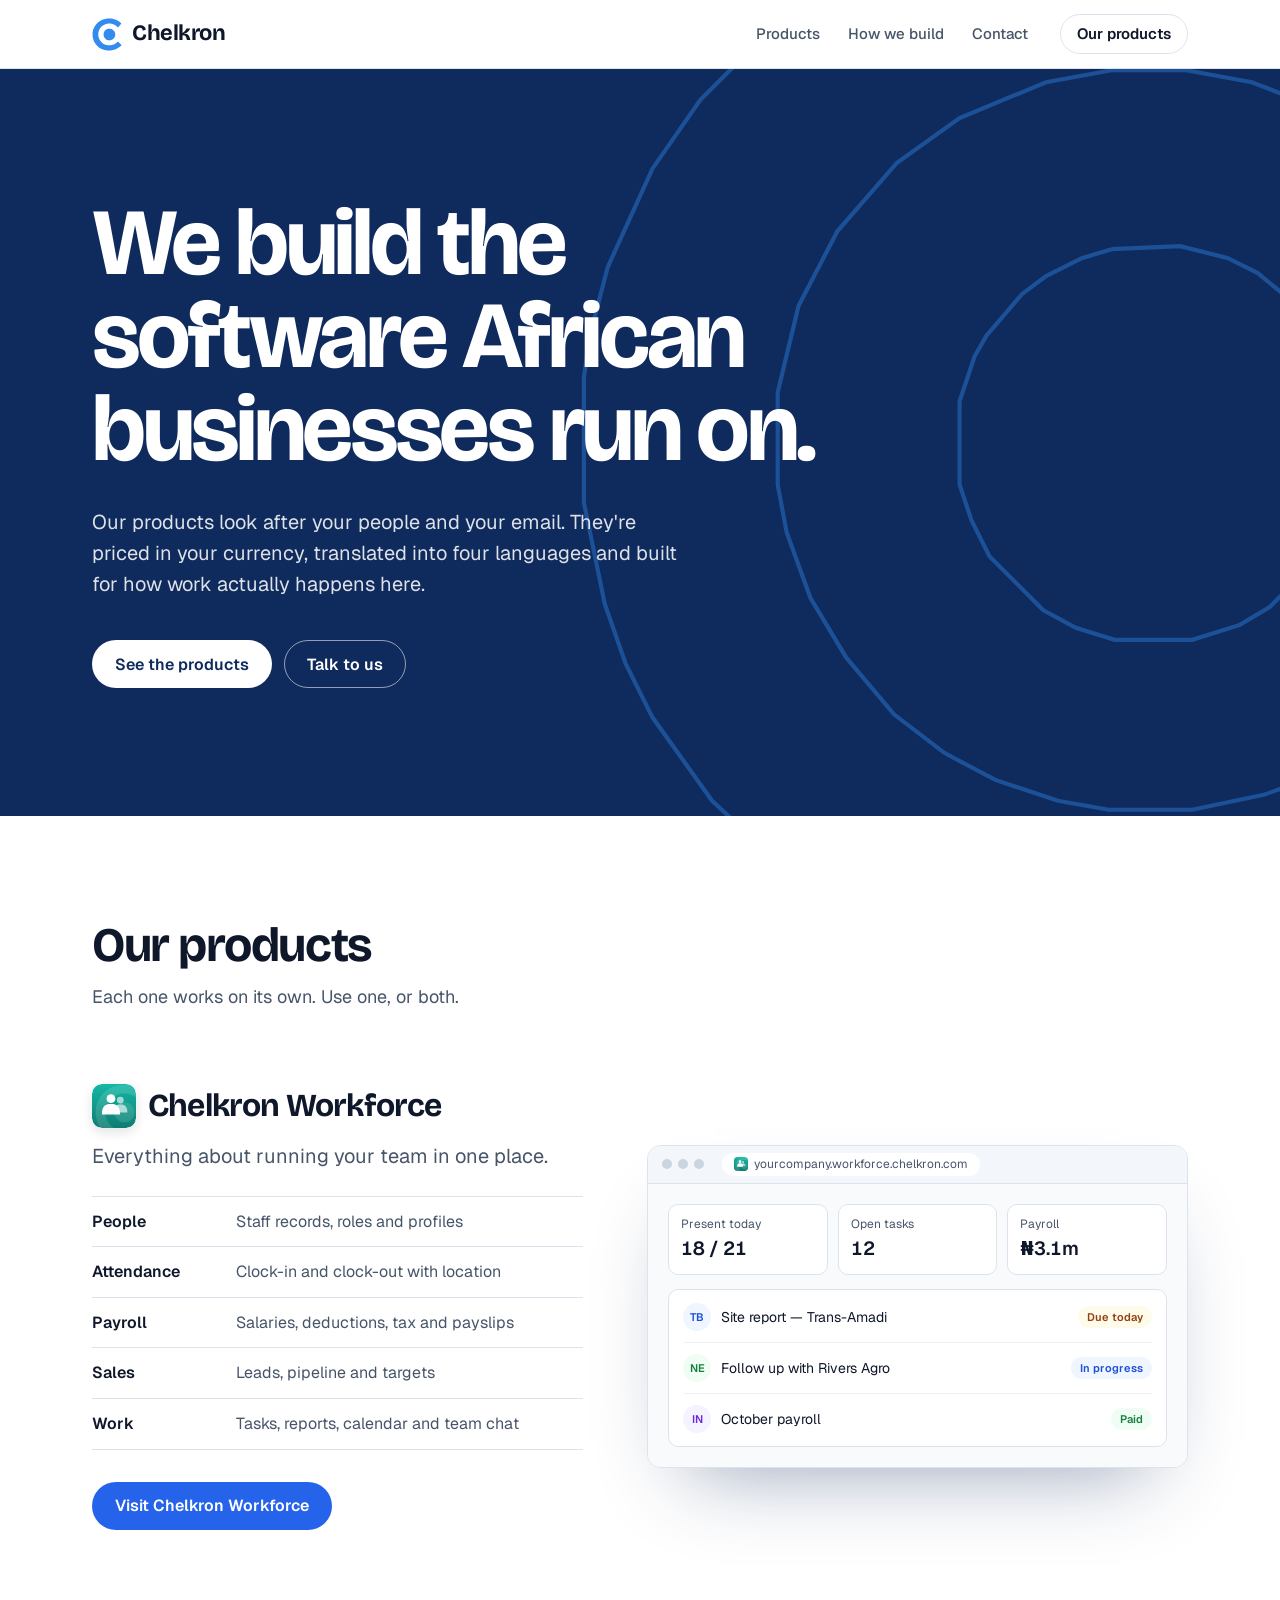
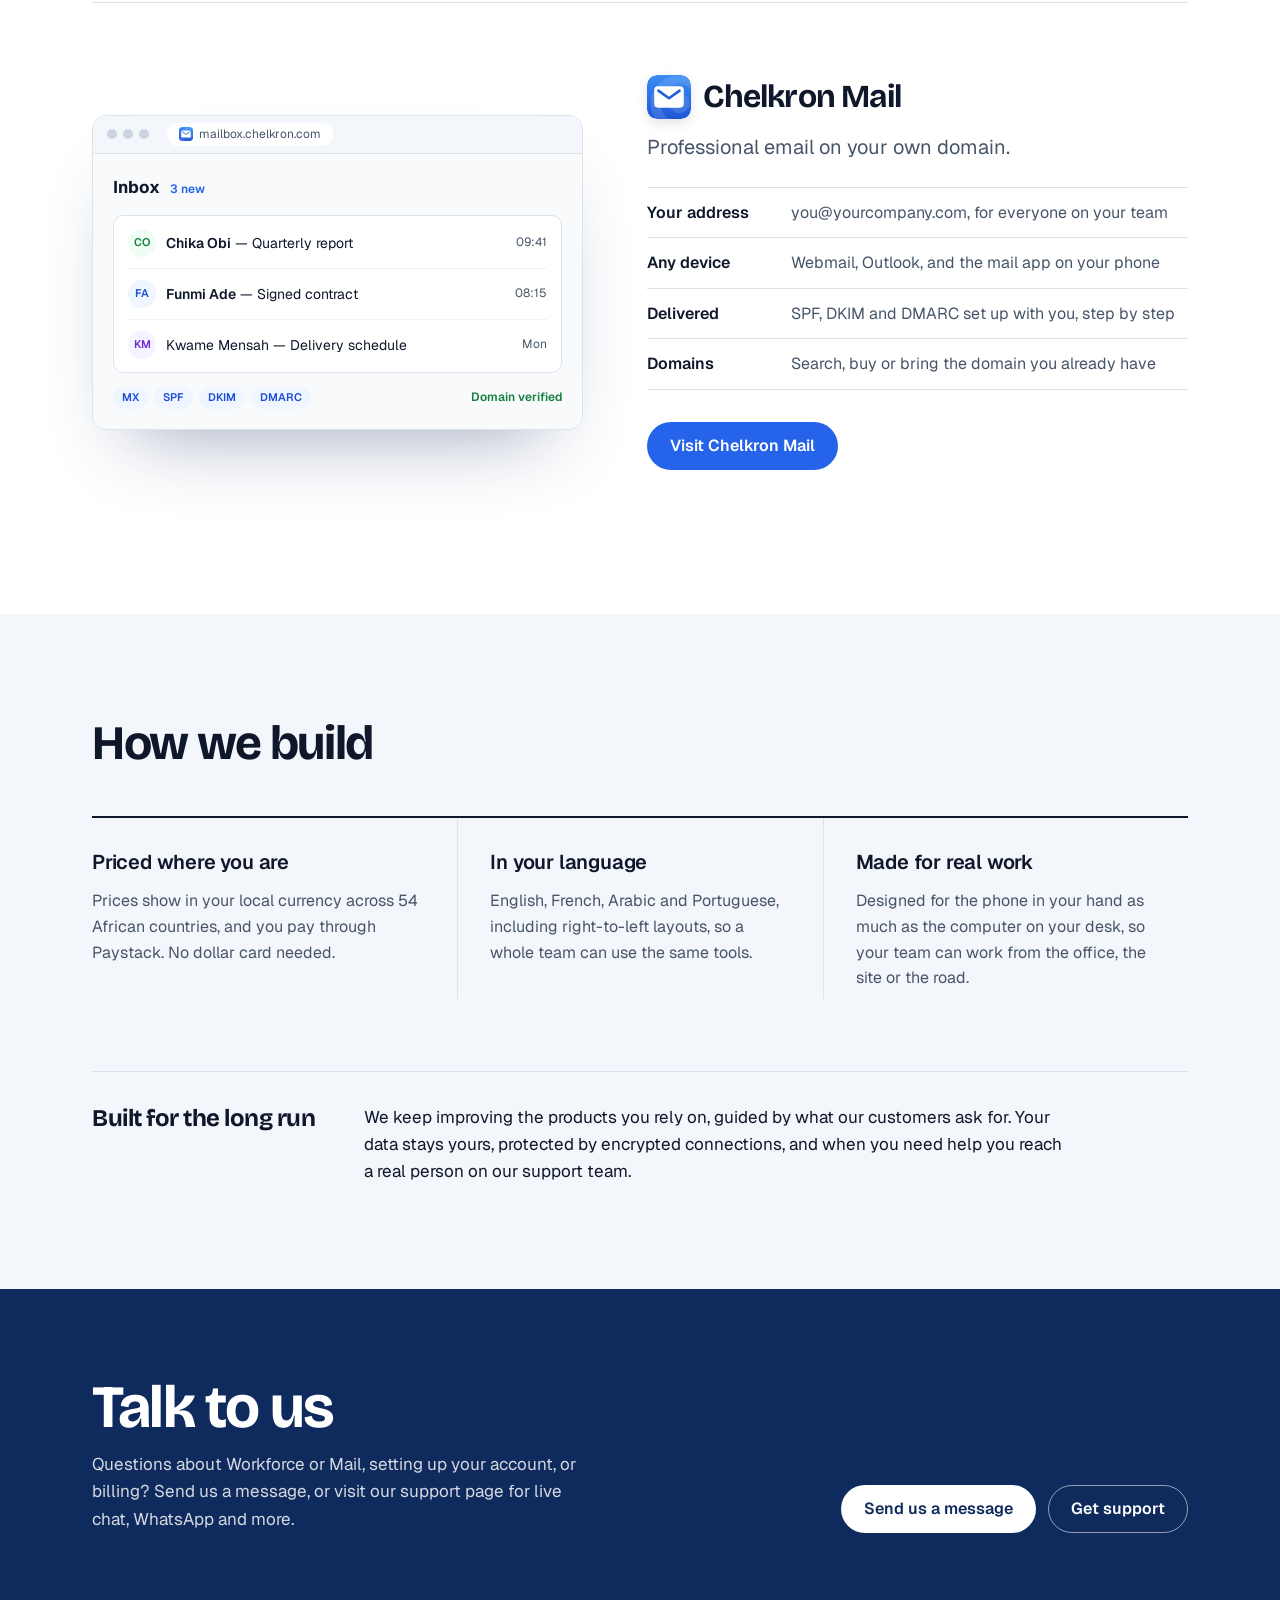
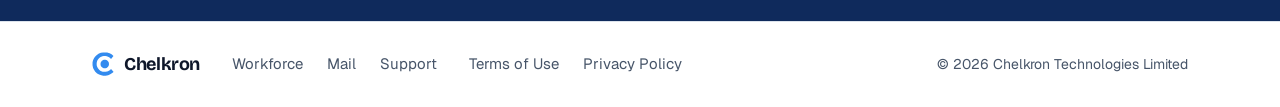
==== commit 1d5e6698: "Product icons on the home page Chelkron Workforce and Chelkron Mail now show their own app icons (te" ====
--- a/index.html
+++ b/index.html
@@ -14,7 +14,7 @@
 <link rel="icon" type="image/svg+xml" href="/assets/logo.svg">
 <link rel="preconnect" href="https://fonts.googleapis.com"><link rel="preconnect" href="https://fonts.gstatic.com" crossorigin>
 <link href="https://fonts.googleapis.com/css2?family=Bricolage+Grotesque:opsz,wght@12..96,500;12..96,700&family=Geist:wght@400;500;600&display=swap" rel="stylesheet">
-<link rel="stylesheet" href="/assets/site.css?v=4">
+<link rel="stylesheet" href="/assets/site.css?v=5">
 </head>
 <body>
 
@@ -76,7 +76,7 @@
 
         <article class="prod">
             <div class="prod-copy">
-                <h3><img src="/assets/logo.svg" alt="" width="26" height="29">Chelkron Workforce</h3>
+                <h3><img class="prod-icon" src="/assets/workforce-icon.svg" alt="" width="44" height="44">Chelkron Workforce</h3>
                 <p class="prod-lead">Everything about running your team in one place.</p>
                 <ul class="feat">
                     <li><b>People</b>Staff records, roles and profiles</li>
@@ -88,7 +88,7 @@
                 <a class="btn btn-blue" href="https://workforce.chelkron.com/">Visit Chelkron Workforce</a>
             </div>
             <div class="shot" aria-hidden="true">
-                <div class="shot-bar"><i></i><i></i><i></i><span>yourcompany.workforce.chelkron.com</span></div>
+                <div class="shot-bar"><i></i><i></i><i></i><span><img src="/assets/workforce-icon.svg" alt="" width="14" height="14">yourcompany.workforce.chelkron.com</span></div>
                 <div class="shot-body">
                     <div class="kpis">
                         <div><small>Present today</small><b>18 / 21</b></div>
@@ -106,7 +106,7 @@
 
         <article class="prod prod-alt">
             <div class="prod-copy">
-                <h3><img src="/assets/logo.svg" alt="" width="26" height="29">Chelkron Mail</h3>
+                <h3><img class="prod-icon" src="/assets/mail-icon.svg" alt="" width="44" height="44">Chelkron Mail</h3>
                 <p class="prod-lead">Professional email on your own domain.</p>
                 <ul class="feat">
                     <li><b>Your address</b>you@yourcompany.com, for everyone on your team</li>
@@ -117,7 +117,7 @@
                 <a class="btn btn-blue" href="https://mail.chelkron.com/">Visit Chelkron Mail</a>
             </div>
             <div class="shot" aria-hidden="true">
-                <div class="shot-bar"><i></i><i></i><i></i><span>mailbox.chelkron.com</span></div>
+                <div class="shot-bar"><i></i><i></i><i></i><span><img src="/assets/mail-icon.svg" alt="" width="14" height="14">mailbox.chelkron.com</span></div>
                 <div class="shot-body">
                     <div class="mail-head"><b>Inbox</b><span>3 new</span></div>
                     <div class="rows">
--- a/assets/site.css
+++ b/assets/site.css
@@ -74,6 +74,7 @@
 .prod:last-child{border-bottom:0}
 .prod-alt .prod-copy{order:2}
 .prod h3{display:flex;align-items:center;gap:12px;margin:0;font-family:'Bricolage Grotesque','Geist',sans-serif;font-weight:700;font-size:32px;letter-spacing:-.025em;line-height:1.1}
+.prod-icon{flex:none;width:44px;height:44px;border-radius:10px;box-shadow:0 4px 12px rgba(15,23,42,.12)}
 .prod-lead{margin:12px 0 24px;font-size:20px;color:var(--slate)}
 .feat{margin:0 0 32px;padding:0;list-style:none;border-top:1px solid var(--line)}
 .feat li{display:grid;grid-template-columns:128px minmax(0,1fr);gap:16px;padding:12px 0;border-bottom:1px solid var(--line);font-size:16px;color:var(--slate)}
@@ -83,7 +84,7 @@
 .shot{border-radius:14px;background:#FFFFFF;border:1px solid var(--line);box-shadow:0 40px 80px -40px rgba(15,42,92,.45);overflow:hidden;font-size:14px}
 .shot-bar{display:flex;align-items:center;gap:6px;height:38px;padding:0 14px;background:var(--mist);border-bottom:1px solid var(--line)}
 .shot-bar i{width:10px;height:10px;border-radius:50%;background:#CBD5E1}
-.shot-bar span{margin-inline-start:12px;padding:2px 12px;border-radius:999px;background:#FFFFFF;color:var(--slate);font-size:12px;white-space:nowrap;overflow:hidden;text-overflow:ellipsis}
+.shot-bar span{display:inline-flex;align-items:center;gap:6px;margin-inline-start:12px;padding:2px 12px;border-radius:999px;background:#FFFFFF;color:var(--slate);font-size:12px;white-space:nowrap;overflow:hidden;text-overflow:ellipsis}
 .shot-body{padding:20px;display:flex;flex-direction:column;gap:14px;background:#F8FAFC}
 .kpis{display:grid;grid-template-columns:repeat(3,minmax(0,1fr));gap:10px}
 .kpis div{background:#FFFFFF;border:1px solid var(--line);border-radius:10px;padding:10px 12px;display:flex;flex-direction:column}
@@ -220,3 +221,4 @@
   .legal-toc b{width:100%;margin:0}
   .legal-head{padding:48px 0 32px}
 }
+.shot-bar span img{flex:none;border-radius:3px}
